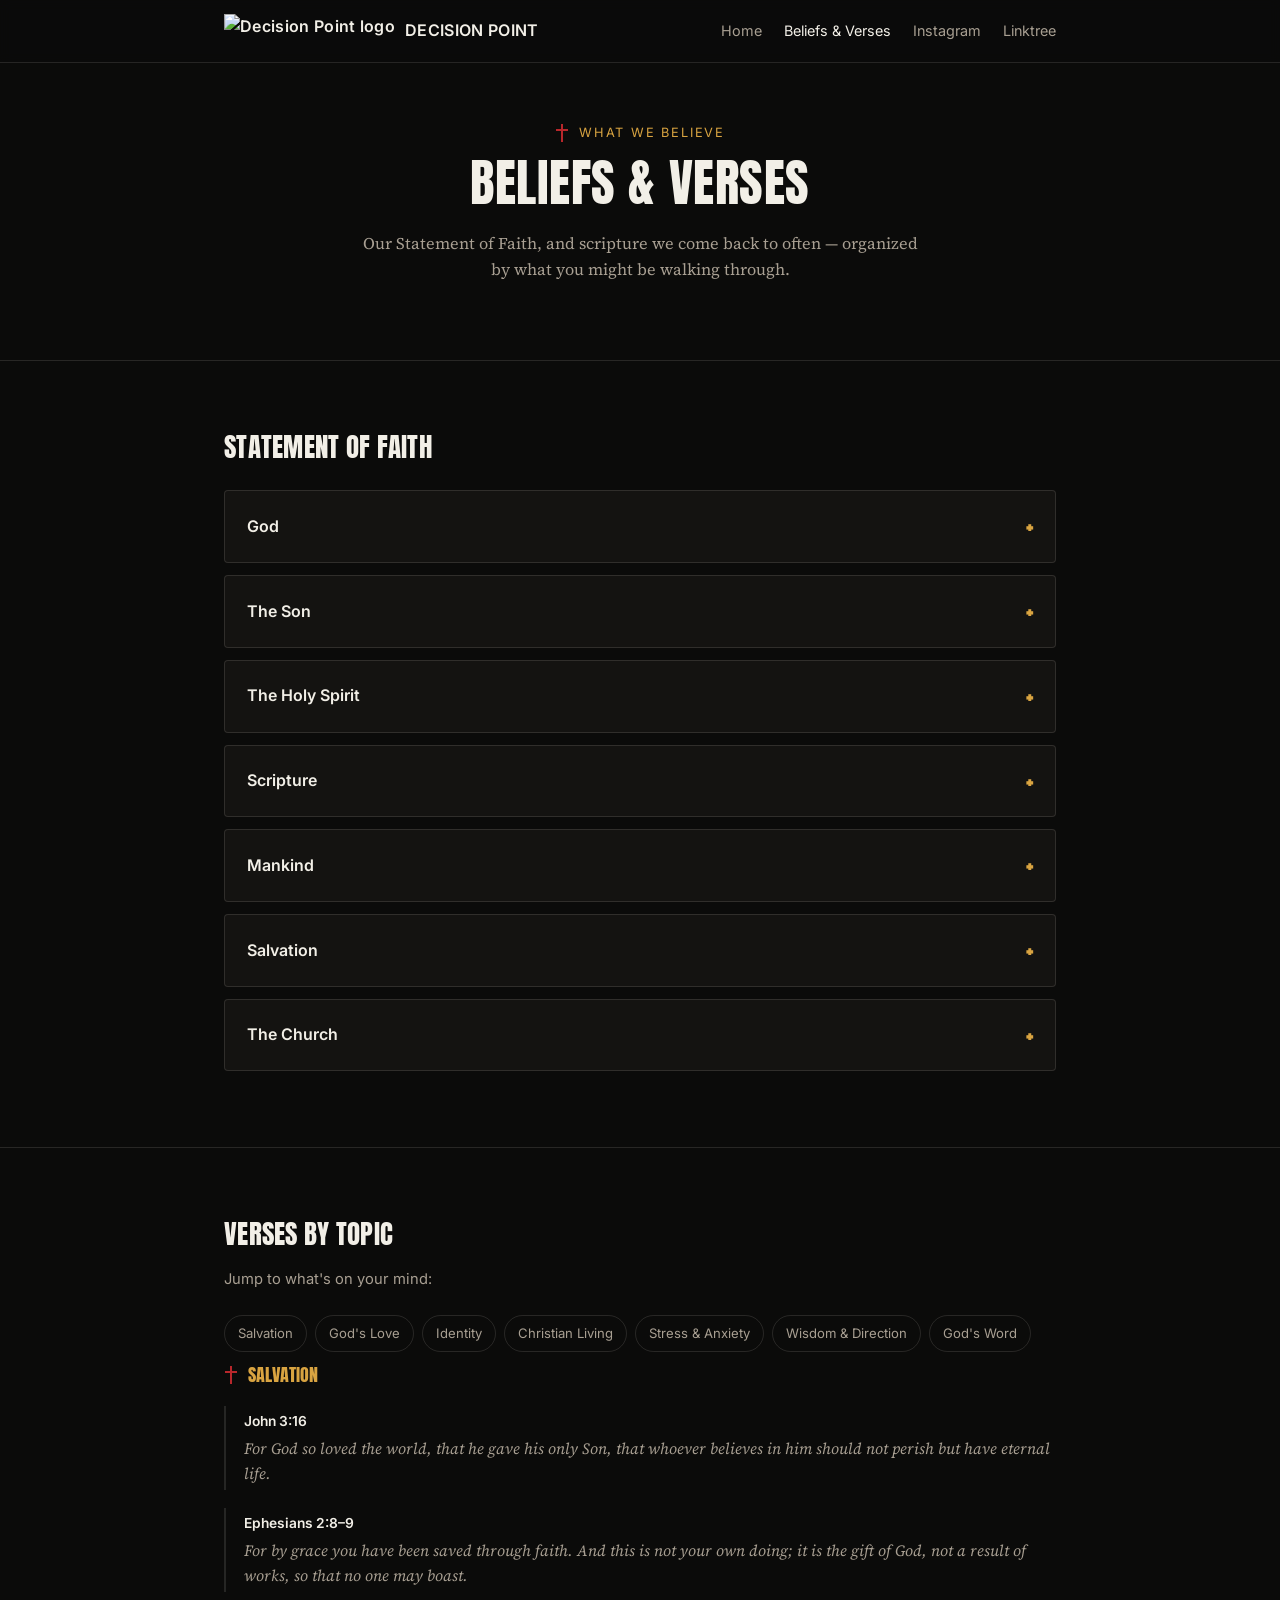
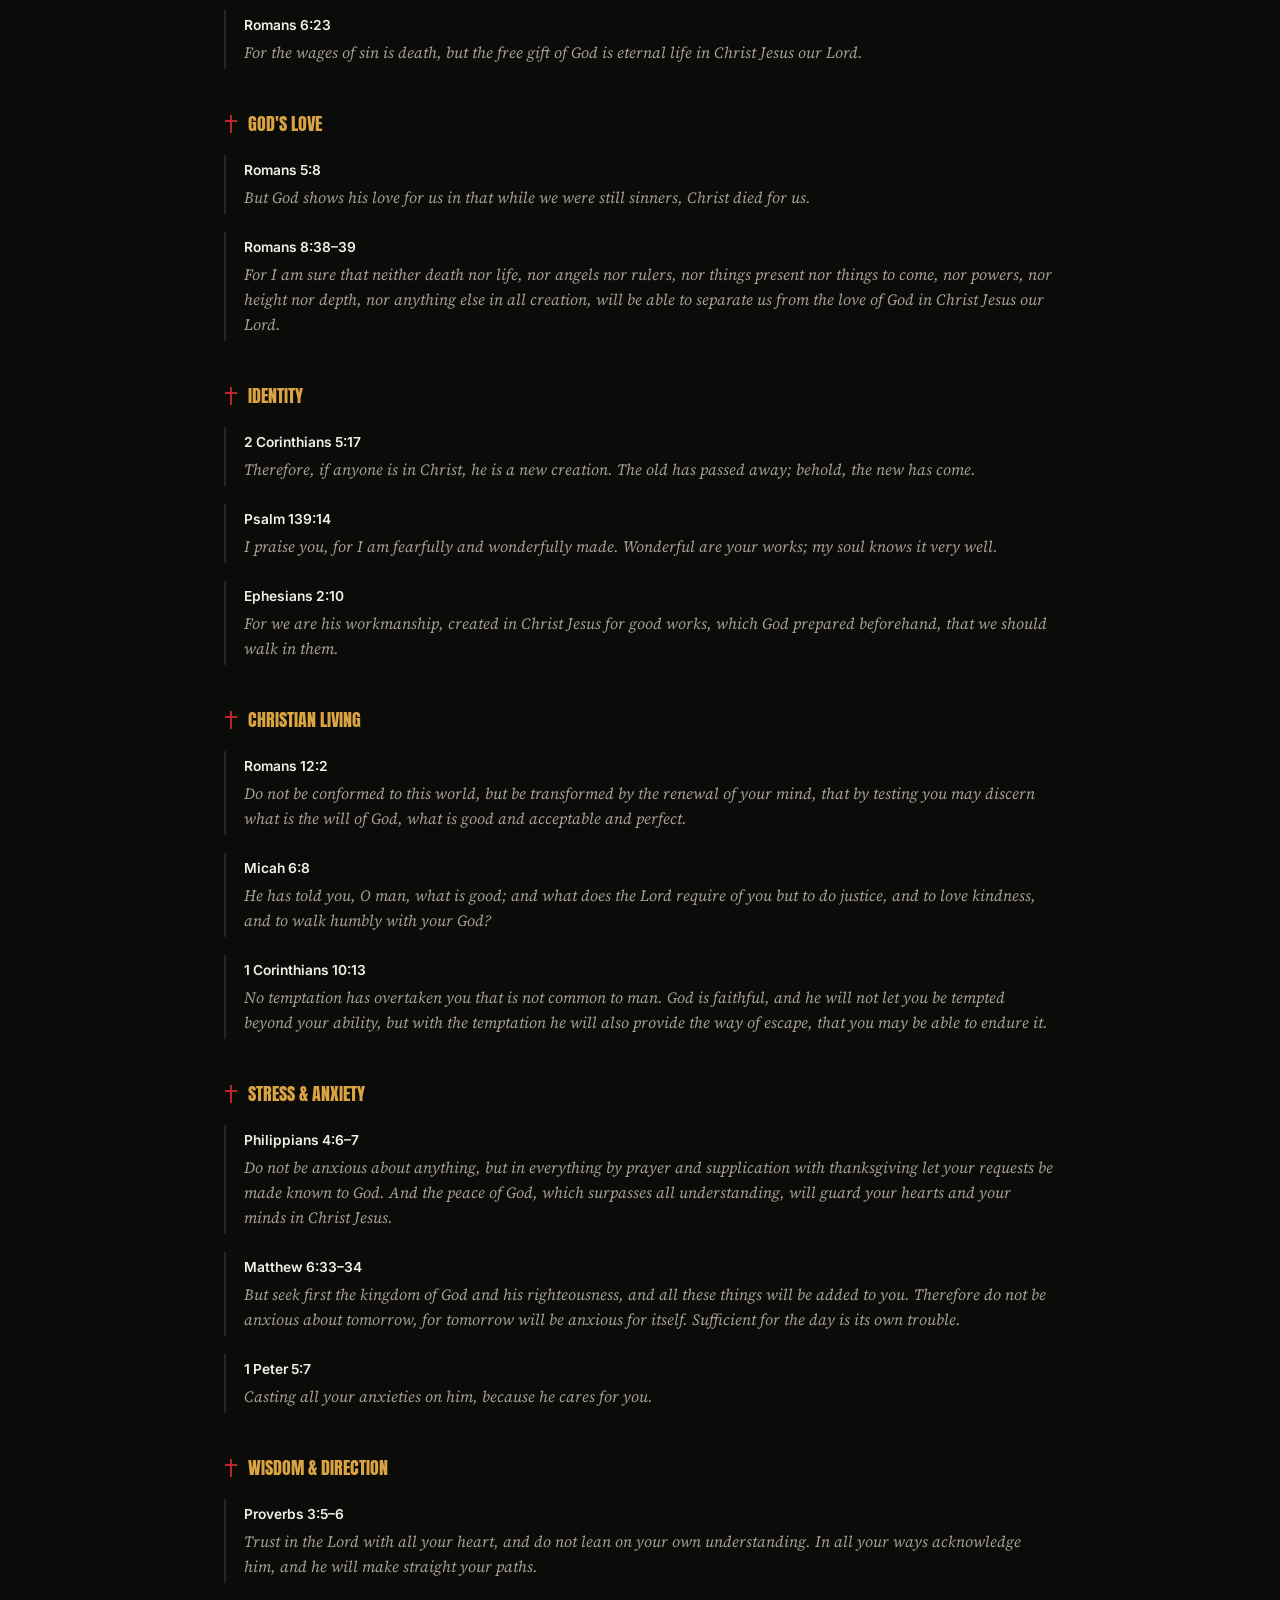
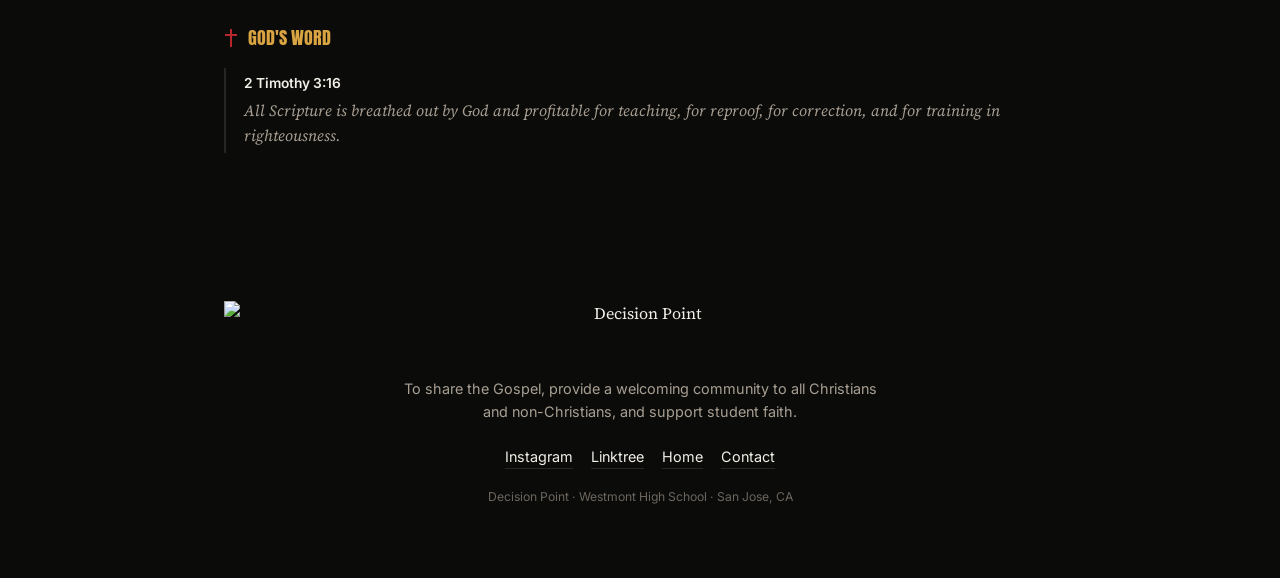
==== beliefs.html @ d6af0a2f "initial" ====
<!DOCTYPE html>
<html lang="en">
<head>
<meta charset="UTF-8">
<meta name="viewport" content="width=device-width, initial-scale=1.0">
<title>Beliefs &amp; Verses | Decision Point</title>
<meta name="description" content="Decision Point's Statement of Faith and scripture organized by topic — Salvation, God's Love, Identity, and more.">
<link rel="icon" href="assets/logo.png">
<link rel="stylesheet" href="style.css">
</head>
<body>

<nav class="nav">
  <div class="nav-inner">
    <a class="nav-brand" href="index.html">
      <img src="assets/logo.png" alt="Decision Point logo">
      DECISION POINT
    </a>
    <ul class="nav-links">
      <li><a href="index.html">Home</a></li>
      <li><a href="beliefs.html" class="active">Beliefs &amp; Verses</a></li>
      <li><a href="https://instagram.com/PLACEHOLDER" target="_blank" rel="noopener">Instagram</a></li>
      <li><a href="https://linktr.ee/PLACEHOLDER" target="_blank" rel="noopener">Linktree</a></li>
    </ul>
  </div>
</nav>

<header class="hero" style="padding-top:60px; padding-bottom:44px;">
  <div class="wrap">
    <div class="eyebrow" style="justify-content:center;"><span class="tick"></span>What We Believe</div>
    <h1 style="font-size: clamp(2rem, 6vw, 3.2rem);">Beliefs &amp; Verses</h1>
    <p class="mission">Our Statement of Faith, and scripture we come back to often — organized by what you might be walking through.</p>
  </div>
</header>

<section class="block">
  <div class="wrap">
    <h2>Statement of Faith</h2>

    <details class="faith">
      <summary>God</summary>
      <div class="body">
        <p>There is one true God eternally existing in three persons — Father, Son, and Holy Spirit. He is the Lord of the universe and creator of Heaven and earth and all things.</p>
        <div class="refs">Deut. 6:4 &middot; Matt. 18:18 &middot; John 1:1&ndash;3, 18 &middot; Acts 5:3&ndash;4</div>
      </div>
    </details>

    <details class="faith">
      <summary>The Son</summary>
      <div class="body">
        <p>Jesus Christ is God's only Son, who became flesh through His miraculous conception by the Holy Spirit and His virgin birth through Mary. He voluntarily atoned for the sins of men by dying on the cross. He rose from the dead on the third day, and He ascended bodily into heaven. He promised to come back again and will meet believers in the air. He is the only mediator between God and man, and He alone is the Savior of men, the Head of the church.</p>
        <div class="refs">Matt. 1:18&ndash;25 &middot; Luke 1:30&ndash;37; 24:36&ndash;43 &middot; John 1:1,14; 10:17,18; 20:24&ndash;29 &middot; Acts 1:9&ndash;11 &middot; Rom. 3:24&ndash;26 &middot; 1 Cor. 15:4,14&ndash;20 &middot; 2 Cor. 5:21 &middot; Eph. 1:20; Phil. 2:6&ndash;11 &middot; Col. 2:9 &middot; 1 Tim. 2:5 &middot; Heb. 7:24,25 &middot; 1 Pet. 3:18 &middot; 1 John 2:1,2; 3:5; 4:10</div>
      </div>
    </details>

    <details class="faith">
      <summary>The Holy Spirit</summary>
      <div class="body">
        <p>The Holy Spirit is the comforter sent by God. He came to convict sinners and draw them to Christ. The Spirit dwells in the heart of those who believe and empowers them to understand and obey God's truth.</p>
        <div class="refs">John 3:5&ndash;8; 14:16&ndash;26; 16:7&ndash;15 &middot; Rom. 8:2&ndash;4,9 &middot; 1 Cor. 6:19 &middot; Gal. 3:2,3; 5:16&ndash;25 &middot; Eph. 1:13,14; 5:18 &middot; Titus 3:5</div>
      </div>
    </details>

    <details class="faith">
      <summary>Scripture</summary>
      <div class="body">
        <p>All Scripture — the sixty-six books of the Old and New Testament — is given by the plenary inspiration of God. The whole Bible is uniquely, verbally, and fully inspired in the sense that holy men of God were moved by the Holy Spirit to write the very words of Scripture, without error in the original manuscripts. As God's infallible written Word, the Bible is the supreme and final authority in all matters on which it speaks — the complete revelation of His will for the salvation of men, and the final authority for all Christian faith, life, and practice.</p>
        <div class="refs">Mark 13:11 &middot; Luke 24:27,44 &middot; John 5:39 &middot; Acts 1:16; 17:2&ndash;3; 18:28; 26:22&ndash;23; 28:23 &middot; Rom. 15:4 &middot; 1 Cor. 2:13; 10:11</div>
      </div>
    </details>

    <details class="faith">
      <summary>Mankind</summary>
      <div class="body">
        <p>Man was originally created in the image of God. But he (Adam) sinned by disobeying God, and thus was alienated from his Creator and became a sinner. He must believe in Jesus Christ as the sole means of forgiveness to be made righteous.</p>
        <div class="refs">Rom. 3:22&ndash;23 &middot; Eph. 2:1&ndash;3, 8&ndash;10</div>
      </div>
    </details>

    <details class="faith">
      <summary>Salvation</summary>
      <div class="body">
        <p>Whoever believes in Jesus Christ as God's only Son, who came in the flesh, and submits to Him will receive eternal life. Those who do not believe will receive eternal judgment.</p>
        <div class="refs">John 1:12,13 &middot; Rom. 3:21&ndash;26; 8:14&ndash;17; 9:30&ndash;33 &middot; Gal. 3:11&ndash;14, 22&ndash;24 &middot; Eph. 2:8&ndash;10 &middot; 1 Thes. 1:5 &middot; 1 John 5:9&ndash;13</div>
      </div>
    </details>

    <details class="faith">
      <summary>The Church</summary>
      <div class="body">
        <p>The church is the body of Christ, of which He is the head. She is composed of all believers, cleansed by the blood of Jesus Christ by faith. God admonishes His people to assemble together regularly for worship, for participation in the ordinances, for edification through the Scriptures, and for mutual encouragement.</p>
        <div class="refs">Acts 2:41,42; 20:7 &middot; Eph. 1:22,23; 4:11&ndash;16; 5:23&ndash;32 &middot; Col. 1:18 &middot; 1 Thes. 4:13&ndash;18 &middot; 1 Tim. 4:13 &middot; 2 Tim. 3:16&ndash;4:2 &middot; Heb. 10:23&ndash;25</div>
      </div>
    </details>
  </div>
</section>

<section class="block">
  <div class="wrap">
    <h2>Verses by Topic</h2>
    <p style="color:var(--muted); font-family:var(--ui); font-size:0.92rem; margin-top:-10px; margin-bottom:24px;">Jump to what's on your mind:</p>
    <nav class="topic-nav">
      <a href="#salvation">Salvation</a>
      <a href="#gods-love">God's Love</a>
      <a href="#identity">Identity</a>
      <a href="#christian-living">Christian Living</a>
      <a href="#stress-anxiety">Stress &amp; Anxiety</a>
      <a href="#wisdom-direction">Wisdom &amp; Direction</a>
      <a href="#gods-word">God's Word</a>
    </nav>

    <div class="topic-group" id="salvation">
      <h3><span class="tick"></span>Salvation</h3>
      <div class="verse-item">
        <div class="ref">John 3:16</div>
        <p>For God so loved the world, that he gave his only Son, that whoever believes in him should not perish but have eternal life.</p>
      </div>
      <div class="verse-item">
        <div class="ref">Ephesians 2:8&ndash;9</div>
        <p>For by grace you have been saved through faith. And this is not your own doing; it is the gift of God, not a result of works, so that no one may boast.</p>
      </div>
      <div class="verse-item">
        <div class="ref">Romans 6:23</div>
        <p>For the wages of sin is death, but the free gift of God is eternal life in Christ Jesus our Lord.</p>
      </div>
    </div>

    <div class="topic-group" id="gods-love">
      <h3><span class="tick"></span>God's Love</h3>
      <div class="verse-item">
        <div class="ref">Romans 5:8</div>
        <p>But God shows his love for us in that while we were still sinners, Christ died for us.</p>
      </div>
      <div class="verse-item">
        <div class="ref">Romans 8:38&ndash;39</div>
        <p>For I am sure that neither death nor life, nor angels nor rulers, nor things present nor things to come, nor powers, nor height nor depth, nor anything else in all creation, will be able to separate us from the love of God in Christ Jesus our Lord.</p>
      </div>
    </div>

    <div class="topic-group" id="identity">
      <h3><span class="tick"></span>Identity</h3>
      <div class="verse-item">
        <div class="ref">2 Corinthians 5:17</div>
        <p>Therefore, if anyone is in Christ, he is a new creation. The old has passed away; behold, the new has come.</p>
      </div>
      <div class="verse-item">
        <div class="ref">Psalm 139:14</div>
        <p>I praise you, for I am fearfully and wonderfully made. Wonderful are your works; my soul knows it very well.</p>
      </div>
      <div class="verse-item">
        <div class="ref">Ephesians 2:10</div>
        <p>For we are his workmanship, created in Christ Jesus for good works, which God prepared beforehand, that we should walk in them.</p>
      </div>
    </div>

    <div class="topic-group" id="christian-living">
      <h3><span class="tick"></span>Christian Living</h3>
      <div class="verse-item">
        <div class="ref">Romans 12:2</div>
        <p>Do not be conformed to this world, but be transformed by the renewal of your mind, that by testing you may discern what is the will of God, what is good and acceptable and perfect.</p>
      </div>
      <div class="verse-item">
        <div class="ref">Micah 6:8</div>
        <p>He has told you, O man, what is good; and what does the Lord require of you but to do justice, and to love kindness, and to walk humbly with your God?</p>
      </div>
      <div class="verse-item">
        <div class="ref">1 Corinthians 10:13</div>
        <p>No temptation has overtaken you that is not common to man. God is faithful, and he will not let you be tempted beyond your ability, but with the temptation he will also provide the way of escape, that you may be able to endure it.</p>
      </div>
    </div>

    <div class="topic-group" id="stress-anxiety">
      <h3><span class="tick"></span>Stress &amp; Anxiety</h3>
      <div class="verse-item">
        <div class="ref">Philippians 4:6&ndash;7</div>
        <p>Do not be anxious about anything, but in everything by prayer and supplication with thanksgiving let your requests be made known to God. And the peace of God, which surpasses all understanding, will guard your hearts and your minds in Christ Jesus.</p>
      </div>
      <div class="verse-item">
        <div class="ref">Matthew 6:33&ndash;34</div>
        <p>But seek first the kingdom of God and his righteousness, and all these things will be added to you. Therefore do not be anxious about tomorrow, for tomorrow will be anxious for itself. Sufficient for the day is its own trouble.</p>
      </div>
      <div class="verse-item">
        <div class="ref">1 Peter 5:7</div>
        <p>Casting all your anxieties on him, because he cares for you.</p>
      </div>
    </div>

    <div class="topic-group" id="wisdom-direction">
      <h3><span class="tick"></span>Wisdom &amp; Direction</h3>
      <div class="verse-item">
        <div class="ref">Proverbs 3:5&ndash;6</div>
        <p>Trust in the Lord with all your heart, and do not lean on your own understanding. In all your ways acknowledge him, and he will make straight your paths.</p>
      </div>
    </div>

    <div class="topic-group" id="gods-word">
      <h3><span class="tick"></span>God's Word</h3>
      <div class="verse-item">
        <div class="ref">2 Timothy 3:16</div>
        <p>All Scripture is breathed out by God and profitable for teaching, for reproof, for correction, and for training in righteousness.</p>
      </div>
    </div>
  </div>
</section>

<footer>
  <div class="wrap">
    <img src="assets/logo.png" alt="Decision Point" style="height:56px;margin:0 auto 20px;">
    <p class="mission">To share the Gospel, provide a welcoming community to all Christians and non-Christians, and support student faith.</p>
    <div class="social">
      <a href="https://instagram.com/PLACEHOLDER" target="_blank" rel="noopener">Instagram</a>
      <a href="https://linktr.ee/PLACEHOLDER" target="_blank" rel="noopener">Linktree</a>
      <a href="index.html">Home</a>
      <a href="mailto:placeholder@email.com">Contact</a>
    </div>
    <p class="fine">Decision Point &middot; Westmont High School &middot; San Jose, CA</p>
  </div>
</footer>

</body>
</html>
---- style.css ----
@import url('https://fonts.googleapis.com/css2?family=Anton&family=Source+Serif+4:ital,wght@0,400;0,600;1,400&family=Inter:wght@400;500;600&display=swap');

:root{
  --bg: #0b0b0a;
  --bg-panel: #141311;
  --bg-panel-2: #1a1815;
  --fg: #f2efe7;
  --muted: #a89f92;
  --red: #b8272b;
  --red-dark: #7a1a1d;
  --gold: #d9a441;
  --line: rgba(242,239,231,0.12);
  --serif: 'Source Serif 4', Georgia, serif;
  --display: 'Anton', 'Inter', sans-serif;
  --ui: 'Inter', sans-serif;
}

*{ box-sizing: border-box; }
html{ scroll-behavior: smooth; }
body{
  margin:0;
  background: var(--bg);
  color: var(--fg);
  font-family: var(--serif);
  line-height: 1.6;
  -webkit-font-smoothing: antialiased;
}

a{ color: inherit; }

img{ max-width:100%; display:block; }

.wrap{
  max-width: 880px;
  margin: 0 auto;
  padding: 0 24px;
}

/* --- Nav --- */
.nav{
  position: sticky;
  top:0;
  z-index: 50;
  background: rgba(11,11,10,0.9);
  backdrop-filter: blur(6px);
  border-bottom: 1px solid var(--line);
}
.nav-inner{
  max-width: 880px;
  margin: 0 auto;
  padding: 14px 24px;
  display:flex;
  align-items:center;
  justify-content: space-between;
}
.nav-brand{
  display:flex;
  align-items:center;
  gap:10px;
  text-decoration:none;
  font-family: var(--ui);
  font-weight:600;
  letter-spacing: 0.02em;
  color: var(--fg);
}
.nav-brand img{ height: 34px; width:auto; }
.nav-links{
  display:flex;
  gap: 22px;
  list-style:none;
  margin:0; padding:0;
  font-family: var(--ui);
  font-size: 0.9rem;
}
.nav-links a{
  text-decoration:none;
  color: var(--muted);
  transition: color 0.15s ease;
}
.nav-links a:hover, .nav-links a.active{ color: var(--fg); }

/* --- Cross tick: signature element, echoes the crossbar in the logo --- */
.tick{
  display:inline-block;
  position:relative;
  width: 14px; height: 18px;
  margin-right: 10px;
  vertical-align: middle;
}
.tick::before, .tick::after{
  content:"";
  position:absolute;
  background: var(--red);
}
.tick::before{ /* stem */
  left: 6px; top:0;
  width:2px; height:18px;
}
.tick::after{ /* bar */
  left:1px; top:5px;
  width:12px; height:2px;
}

.eyebrow{
  display:flex;
  align-items:center;
  font-family: var(--ui);
  font-size: 0.8rem;
  letter-spacing: 0.14em;
  text-transform: uppercase;
  color: var(--gold);
  margin-bottom: 14px;
}

/* --- Hero --- */
.hero{
  padding: 88px 0 64px;
  text-align:center;
  border-bottom: 1px solid var(--line);
}
.hero img.logo{
  height: 150px;
  width:auto;
  margin: 0 auto 28px;
}
.hero h1{
  font-family: var(--display);
  font-weight: 400;
  font-size: clamp(2.4rem, 7vw, 4.2rem);
  letter-spacing: 0.01em;
  line-height: 1.02;
  margin: 0 0 20px;
  text-transform: uppercase;
}
.hero h1 .accent{ color: var(--red); }
.hero .verse{
  max-width: 560px;
  margin: 0 auto 8px;
  font-style: italic;
  color: var(--fg);
  font-size: 1.08rem;
}
.hero .verse-ref{
  font-family: var(--ui);
  font-size: 0.82rem;
  letter-spacing: 0.08em;
  text-transform: uppercase;
  color: var(--gold);
  margin-bottom: 34px;
}
.hero .mission{
  max-width: 560px;
  margin: 0 auto 34px;
  color: var(--muted);
  font-size: 1.02rem;
}
.cta-row{
  display:flex;
  gap: 14px;
  justify-content:center;
  flex-wrap: wrap;
}
.btn{
  display:inline-block;
  font-family: var(--ui);
  font-weight:600;
  font-size: 0.92rem;
  padding: 13px 26px;
  border-radius: 3px;
  text-decoration:none;
  letter-spacing: 0.01em;
  transition: transform 0.12s ease, background 0.15s ease;
}
.btn:hover{ transform: translateY(-1px); }
.btn-primary{
  background: var(--red);
  color: #fff;
}
.btn-primary:hover{ background: #cf2f34; }
.btn-ghost{
  background: transparent;
  color: var(--fg);
  border: 1px solid var(--line);
}
.btn-ghost:hover{ border-color: var(--gold); color: var(--gold); }

/* --- Sections --- */
section.block{
  padding: 64px 0;
  border-bottom: 1px solid var(--line);
}
section.block:last-of-type{ border-bottom:none; }
.block h2{
  font-family: var(--display);
  font-weight:400;
  text-transform: uppercase;
  font-size: 1.7rem;
  letter-spacing: 0.01em;
  margin: 0 0 22px;
}

.expect-grid{
  display:grid;
  grid-template-columns: repeat(3, 1fr);
  gap: 22px;
  margin-top: 8px;
}
.expect-card{
  background: var(--bg-panel);
  border: 1px solid var(--line);
  border-radius: 4px;
  padding: 22px 20px;
}
.expect-card .num{
  font-family: var(--display);
  color: var(--gold);
  font-size: 1.3rem;
  margin-bottom: 10px;
  display:block;
}
.expect-card h3{
  font-family: var(--ui);
  font-size: 1rem;
  margin: 0 0 8px;
  color: var(--fg);
}
.expect-card p{
  font-family: var(--ui);
  font-size: 0.92rem;
  color: var(--muted);
  margin:0;
  line-height:1.55;
}

.meet-card{
  background: var(--bg-panel);
  border: 1px solid var(--line);
  border-left: 3px solid var(--red);
  border-radius: 4px;
  padding: 26px 28px;
  display:grid;
  grid-template-columns: repeat(3, 1fr);
  gap: 20px;
}
.meet-item .label{
  font-family: var(--ui);
  font-size: 0.74rem;
  text-transform: uppercase;
  letter-spacing: 0.1em;
  color: var(--gold);
  margin-bottom: 6px;
}
.meet-item .value{
  font-family: var(--ui);
  font-size: 1.05rem;
  color: var(--fg);
}
.meet-note{
  margin-top: 16px;
  font-family: var(--ui);
  font-size: 0.86rem;
  color: var(--muted);
}

/* --- Footer --- */
footer{
  padding: 44px 0 60px;
  text-align:center;
}
footer .mission{
  max-width: 480px;
  margin: 0 auto 22px;
  font-family: var(--ui);
  font-size: 0.9rem;
  color: var(--muted);
}
footer .social{
  display:flex;
  gap: 18px;
  justify-content:center;
  margin-bottom: 18px;
  font-family: var(--ui);
  font-size: 0.9rem;
}
footer .social a{ text-decoration:none; color: var(--fg); border-bottom: 1px solid var(--line); }
footer .social a:hover{ color: var(--gold); border-color: var(--gold); }
footer .fine{
  font-family: var(--ui);
  font-size: 0.76rem;
  color: #6b665e;
}

/* --- Beliefs page specifics --- */
.topic-nav{
  display:flex;
  flex-wrap:wrap;
  gap: 8px;
  margin-bottom: 8px;
}
.topic-nav a{
  font-family: var(--ui);
  font-size: 0.82rem;
  padding: 7px 13px;
  border: 1px solid var(--line);
  border-radius: 999px;
  text-decoration:none;
  color: var(--muted);
}
.topic-nav a:hover{ color: var(--fg); border-color: var(--gold); }

details.faith{
  background: var(--bg-panel);
  border: 1px solid var(--line);
  border-radius: 4px;
  margin-bottom: 12px;
  padding: 4px 22px;
}
details.faith summary{
  cursor:pointer;
  font-family: var(--ui);
  font-weight:600;
  font-size: 1rem;
  padding: 16px 0;
  list-style: none;
  display:flex;
  align-items:center;
  justify-content: space-between;
}
details.faith summary::-webkit-details-marker{ display:none; }
details.faith summary::after{
  content: "+";
  color: var(--gold);
  font-family: var(--display);
  font-size: 1.2rem;
}
details.faith[open] summary::after{ content: "–"; }
details.faith .body{
  padding: 0 0 18px;
  color: var(--muted);
  font-size: 0.98rem;
}
details.faith .refs{
  margin-top: 10px;
  font-family: var(--ui);
  font-size: 0.78rem;
  color: var(--gold);
  opacity: 0.85;
}

.topic-group{
  margin-bottom: 40px;
  scroll-margin-top: 90px;
}
.topic-group h3{
  font-family: var(--display);
  text-transform: uppercase;
  font-weight:400;
  font-size: 1.15rem;
  color: var(--gold);
  margin: 0 0 16px;
  display:flex;
  align-items:center;
}
.verse-item{
  border-left: 2px solid var(--line);
  padding: 4px 0 4px 18px;
  margin-bottom: 18px;
}
.verse-item .ref{
  font-family: var(--ui);
  font-weight:600;
  font-size: 0.86rem;
  color: var(--fg);
  margin-bottom: 4px;
}
.verse-item p{
  margin:0;
  font-style: italic;
  color: var(--muted);
  font-size: 0.98rem;
}

@media (max-width: 640px){
  .expect-grid{ grid-template-columns: 1fr; }
  .meet-card{ grid-template-columns: 1fr; }
  .nav-links{ gap: 14px; font-size: 0.82rem; }
  .hero{ padding: 64px 0 48px; }
}
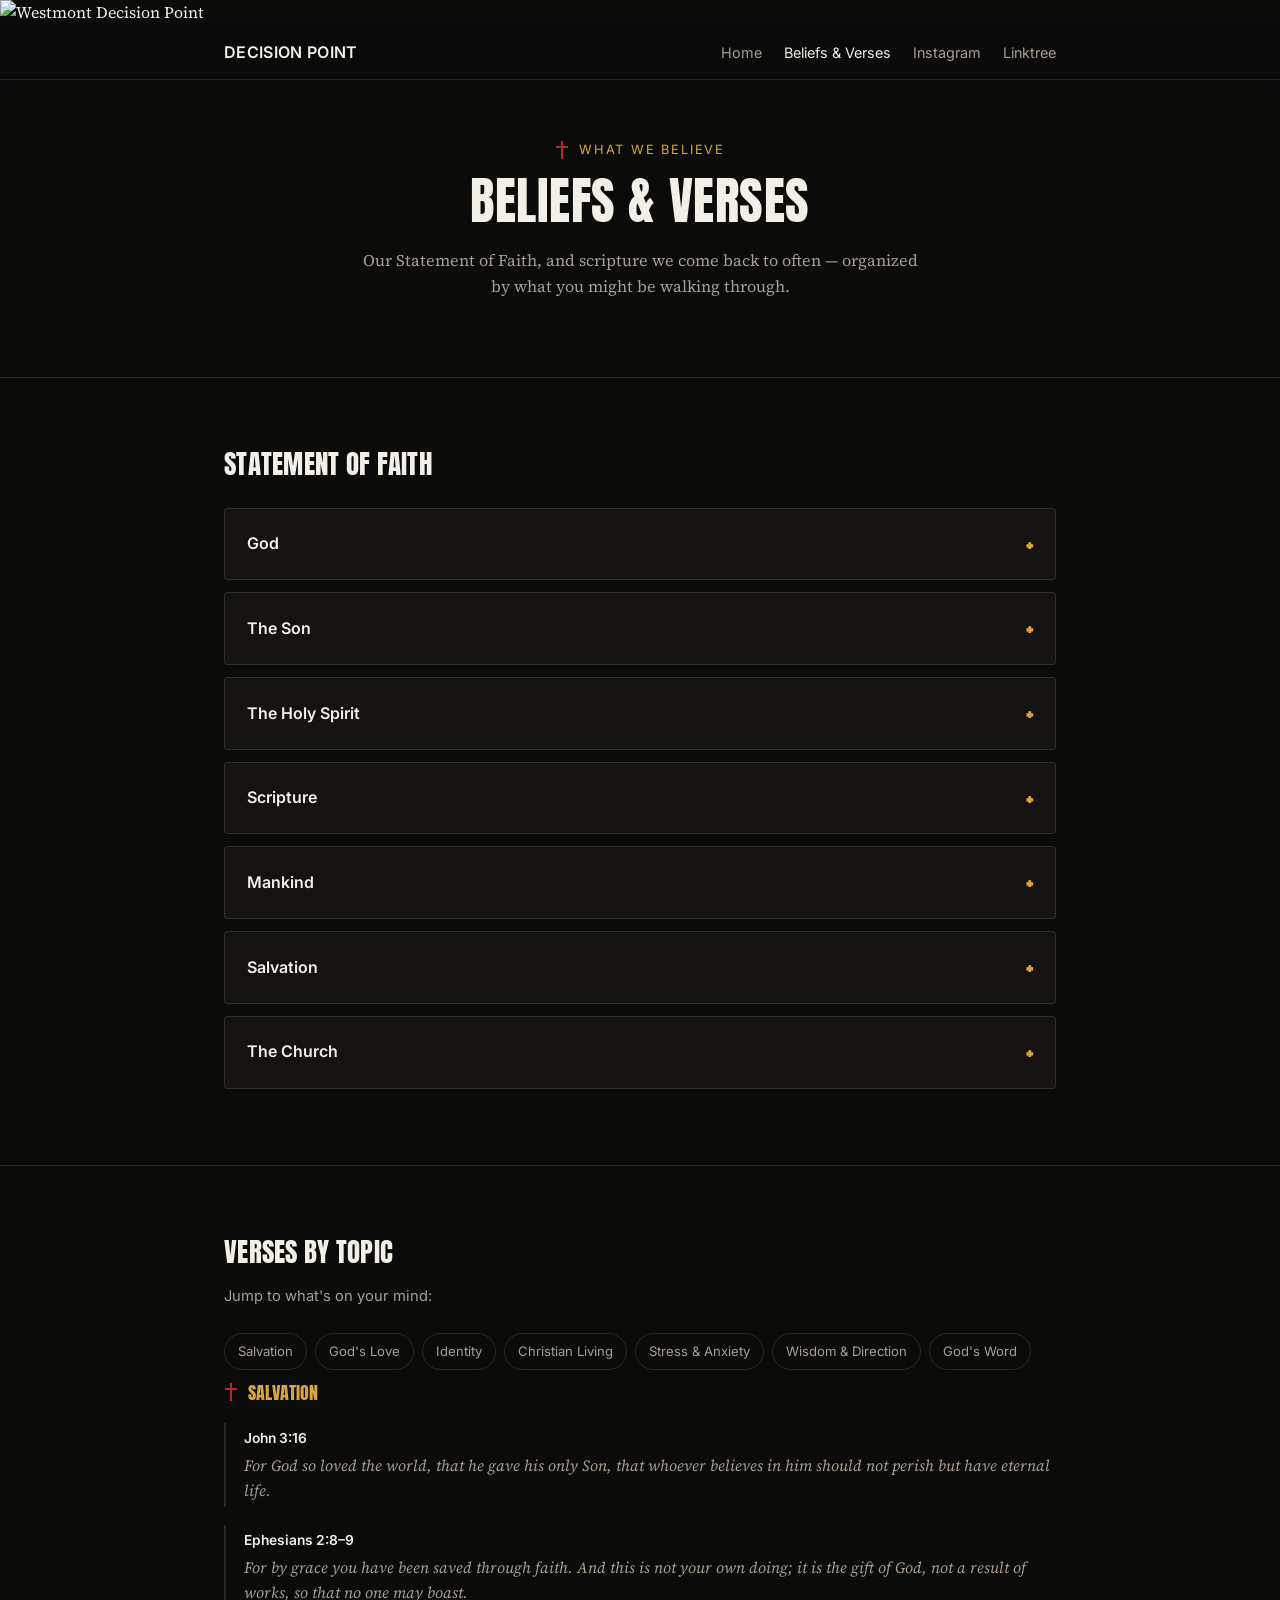
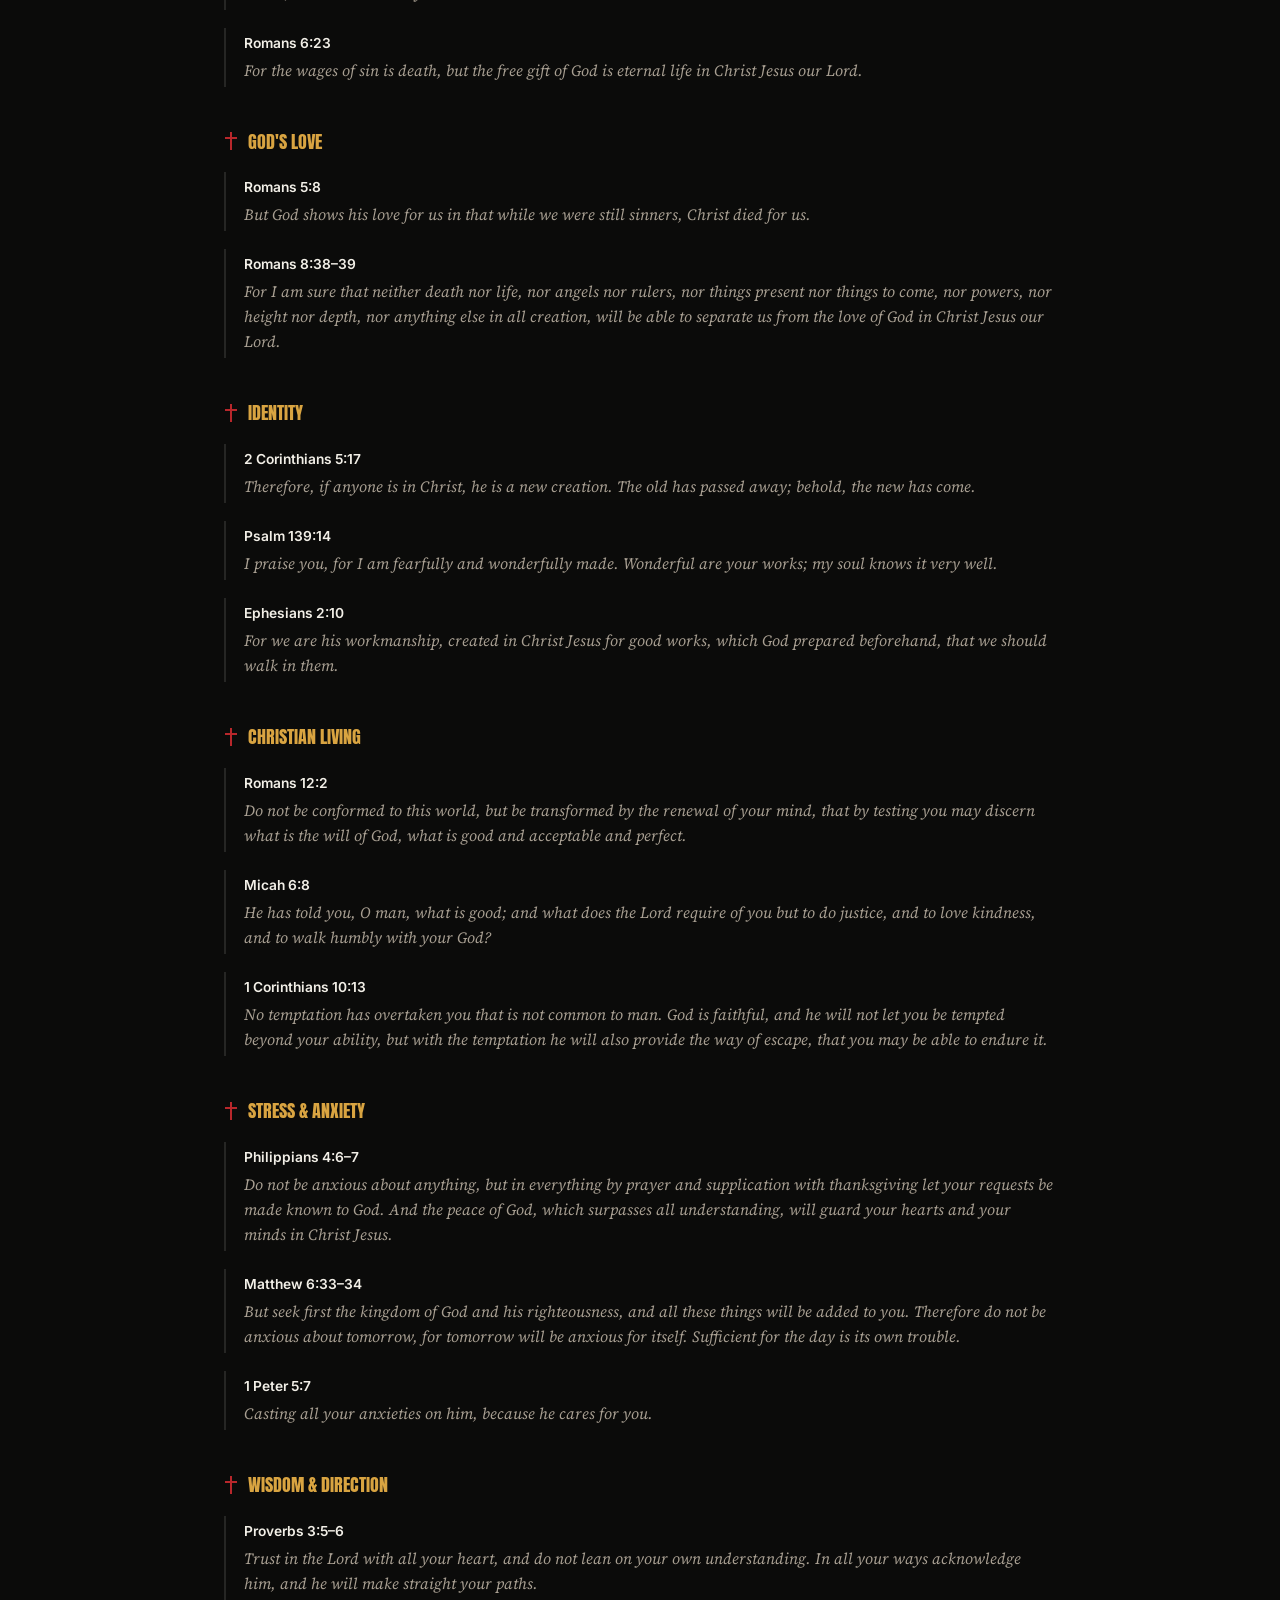
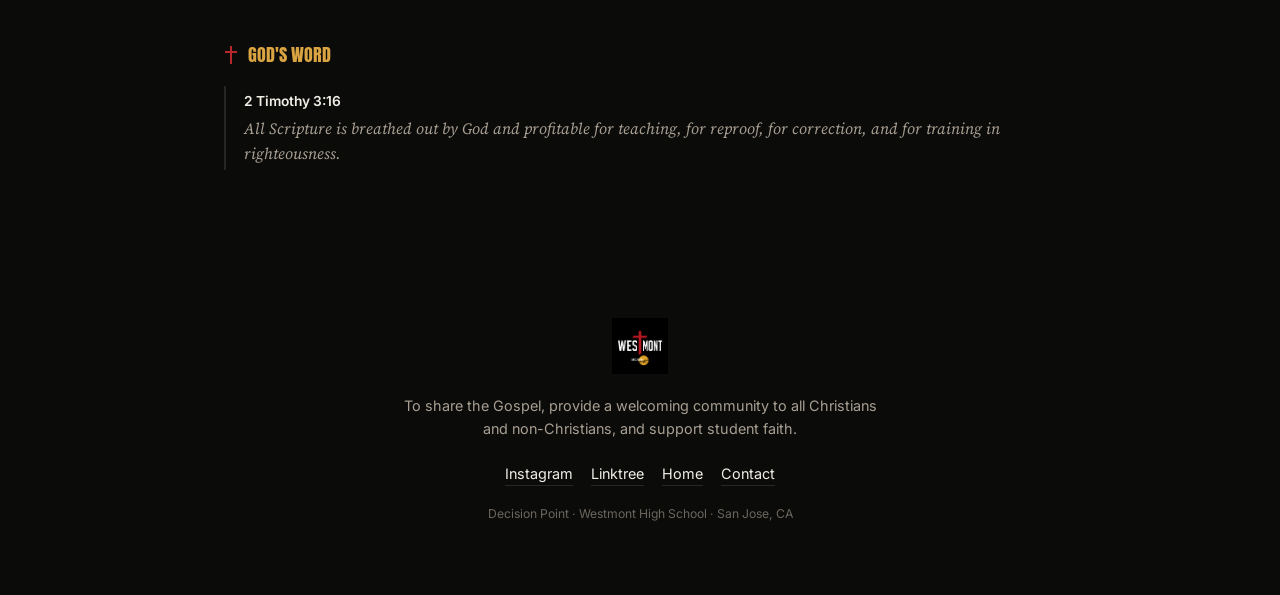
==== commit bd6335f2: "Update beliefs.html" ====
--- a/beliefs.html
+++ b/beliefs.html
@@ -10,10 +10,13 @@
 </head>
 <body>
 
+<div class="masthead">
+  <img src="assets/logo-horizontal.png" alt="Westmont Decision Point">
+</div>
+
 <nav class="nav">
   <div class="nav-inner">
     <a class="nav-brand" href="index.html">
-      <img src="assets/logo.png" alt="Decision Point logo">
       DECISION POINT
     </a>
     <ul class="nav-links">
@@ -218,4 +221,4 @@
 </footer>
 
 </body>
-</html>+</html>
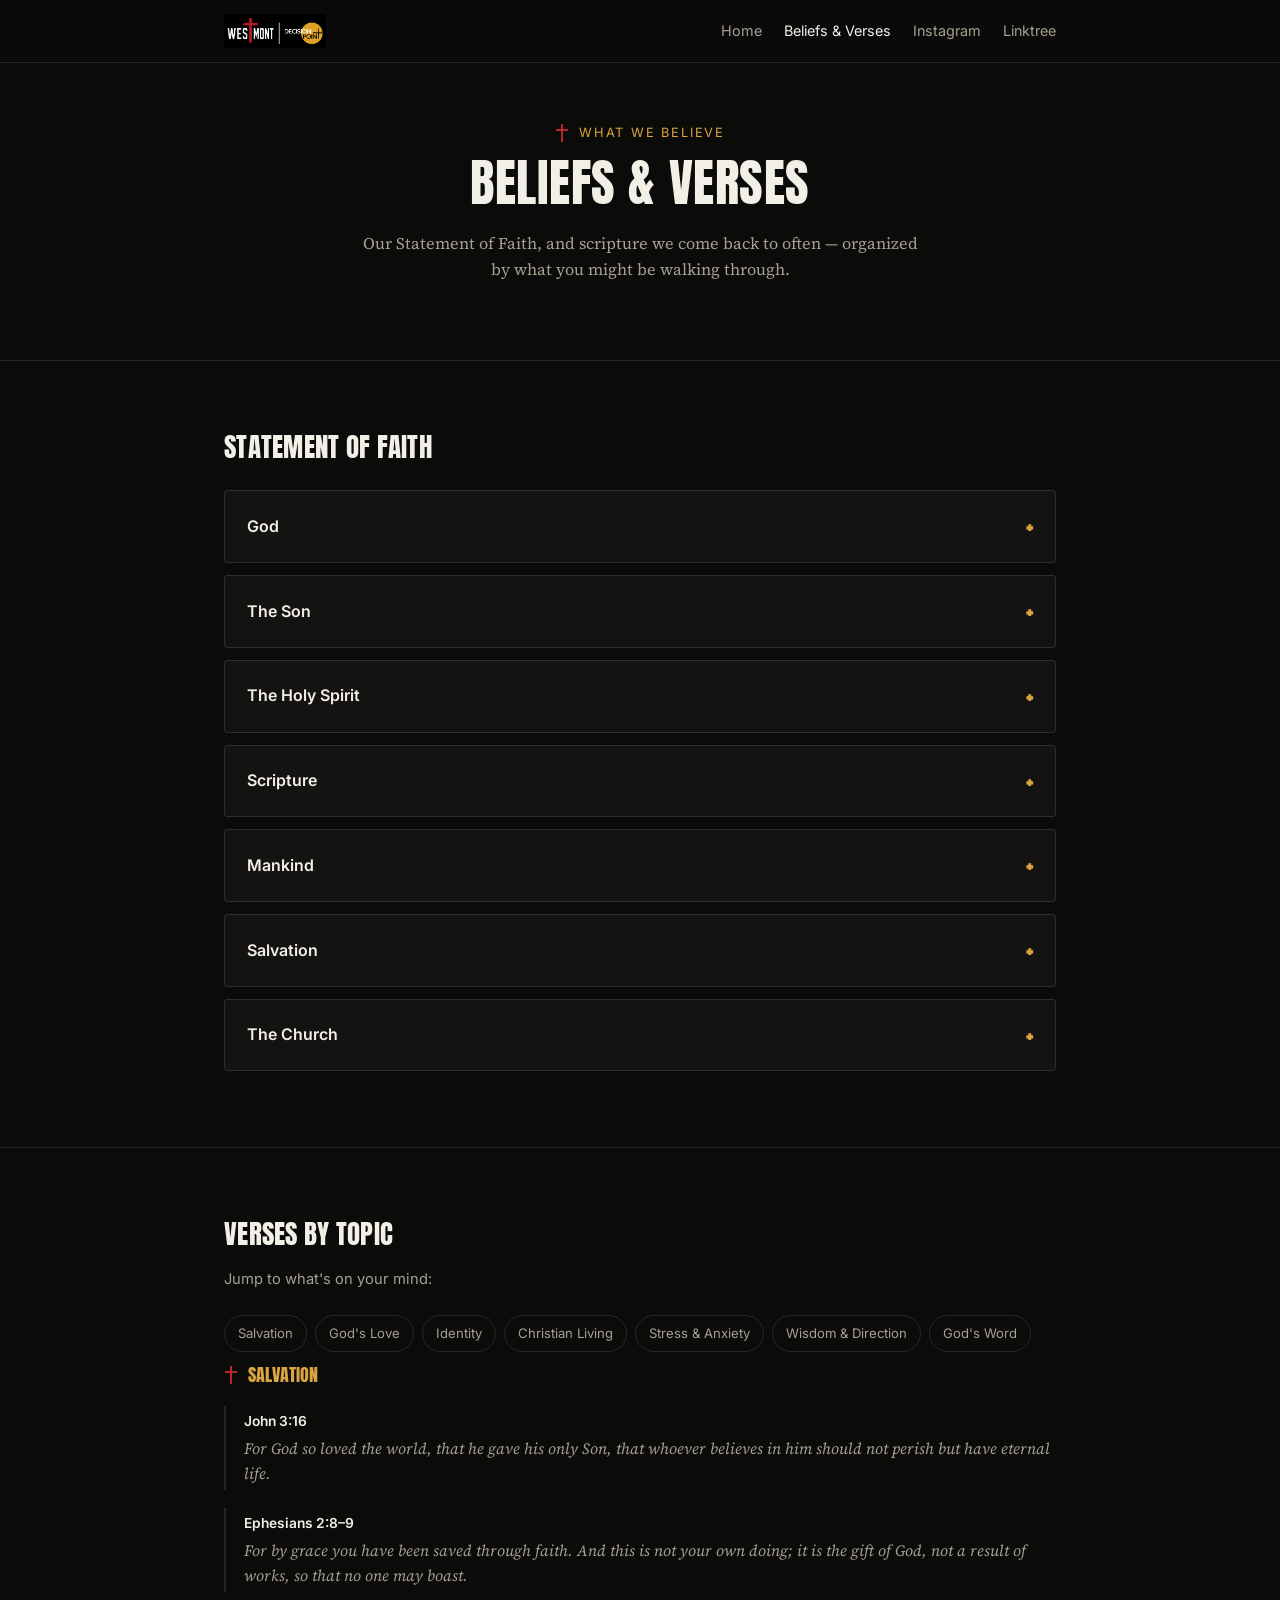
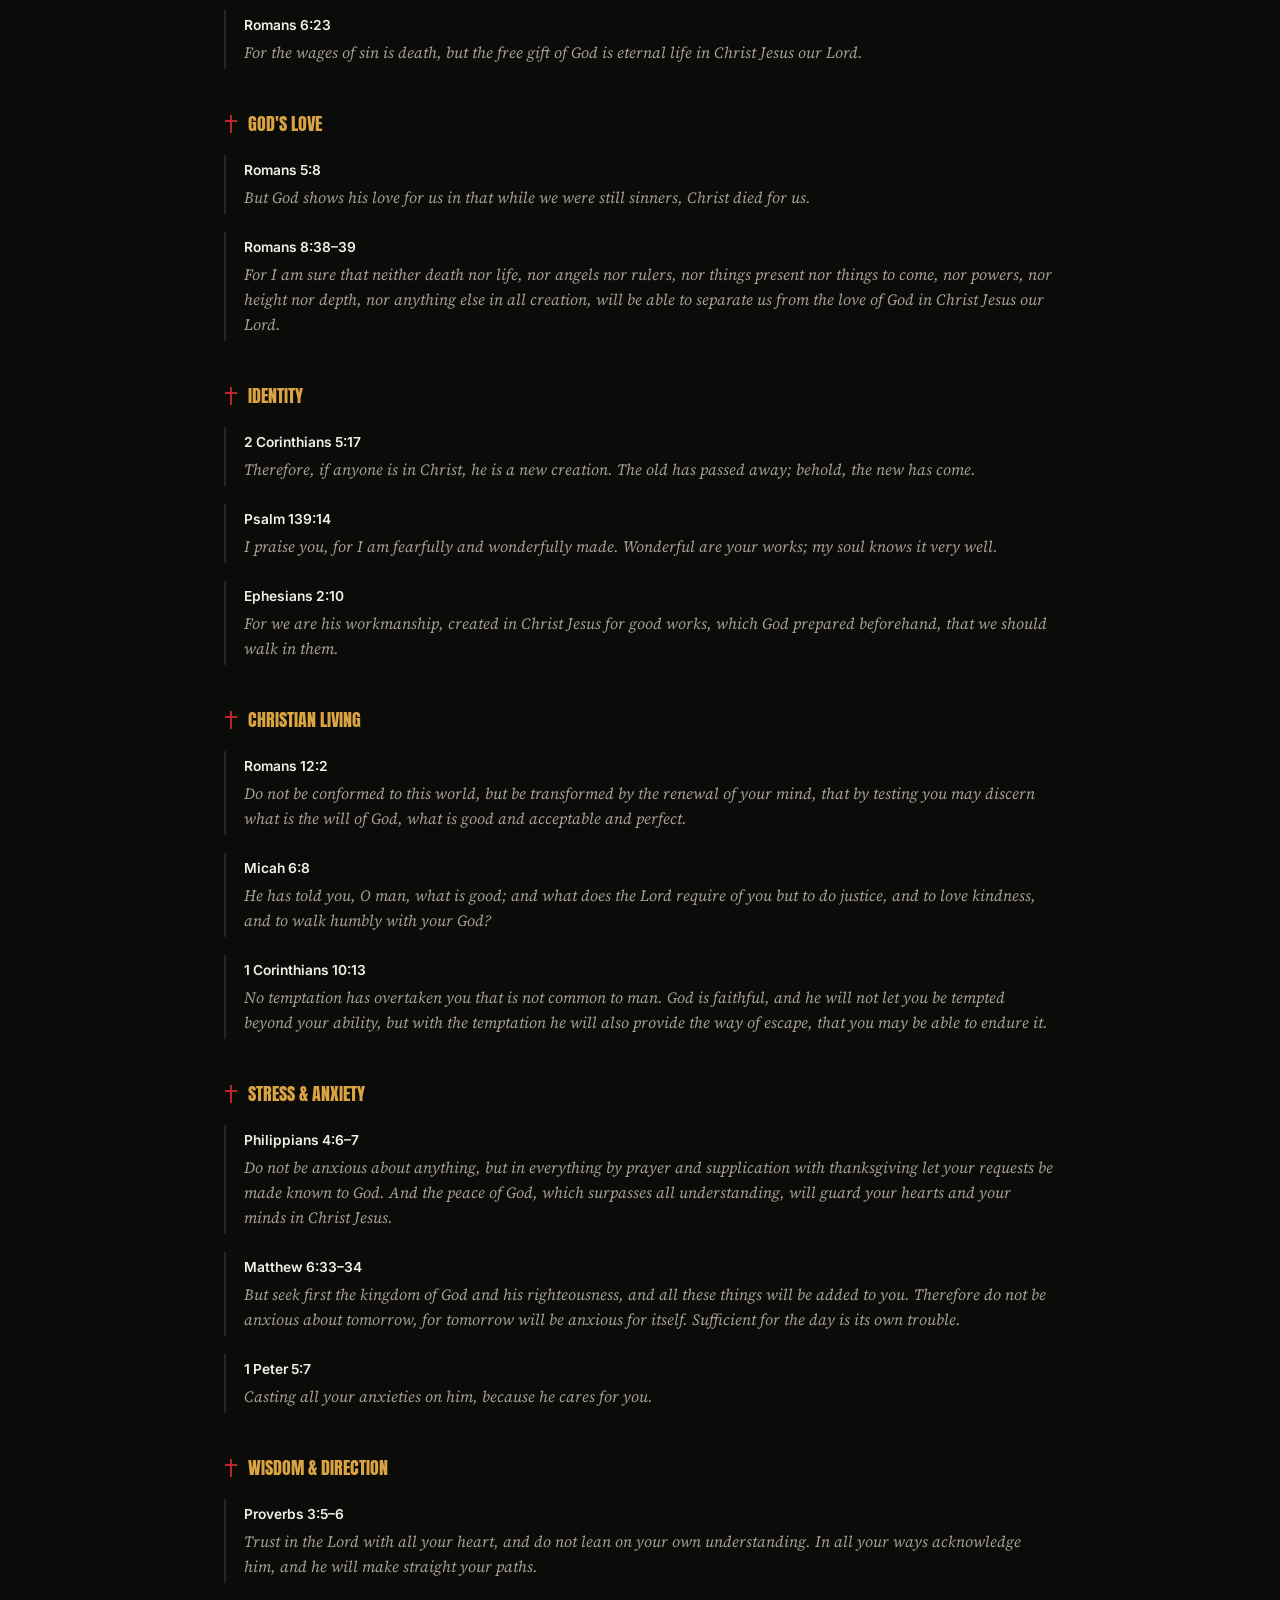
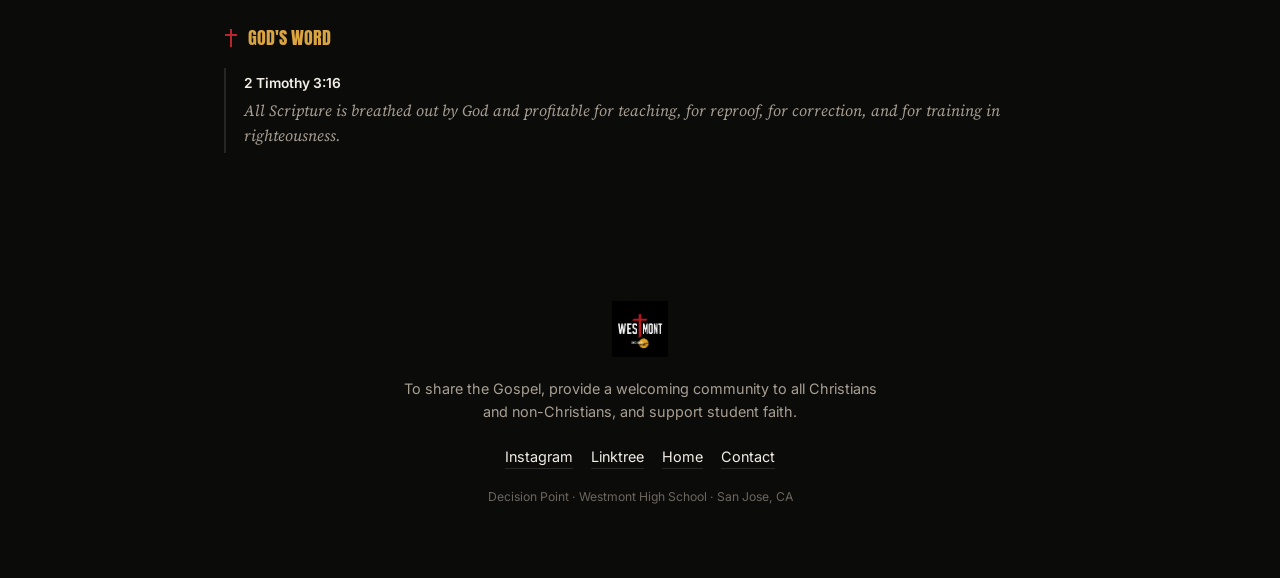
==== commit 11714545: "Update beliefs.html" ====
--- a/beliefs.html
+++ b/beliefs.html
@@ -10,14 +10,10 @@
 </head>
 <body>
 
-<div class="masthead">
-  <img src="assets/logo-horizontal.png" alt="Westmont Decision Point">
-</div>
-
 <nav class="nav">
   <div class="nav-inner">
     <a class="nav-brand" href="index.html">
-      DECISION POINT
+      <img src="assets/logo-horizontal.png" alt="Decision Point">
     </a>
     <ul class="nav-links">
       <li><a href="index.html">Home</a></li>
--- a/style.css
+++ b/style.css
@@ -36,6 +36,26 @@
   padding: 0 24px;
 }
 
+/* --- Banner masthead --- */
+.masthead{
+  width: 100%;
+  background: #000;
+  border-bottom: 2px solid var(--red);
+  padding: 20px 0;
+  text-align: center;
+}
+.masthead img{
+  height: auto;
+  width: 100%;
+  max-width: 640px;
+  margin: 0 auto;
+  padding: 0 20px;
+}
+@media (max-width: 640px){
+  .masthead{ padding: 14px 0; }
+  .masthead img{ max-width: 92%; }
+}
+
 /* --- Nav --- */
 .nav{
   position: sticky;
@@ -385,4 +405,4 @@
   .meet-card{ grid-template-columns: 1fr; }
   .nav-links{ gap: 14px; font-size: 0.82rem; }
   .hero{ padding: 64px 0 48px; }
-}+}
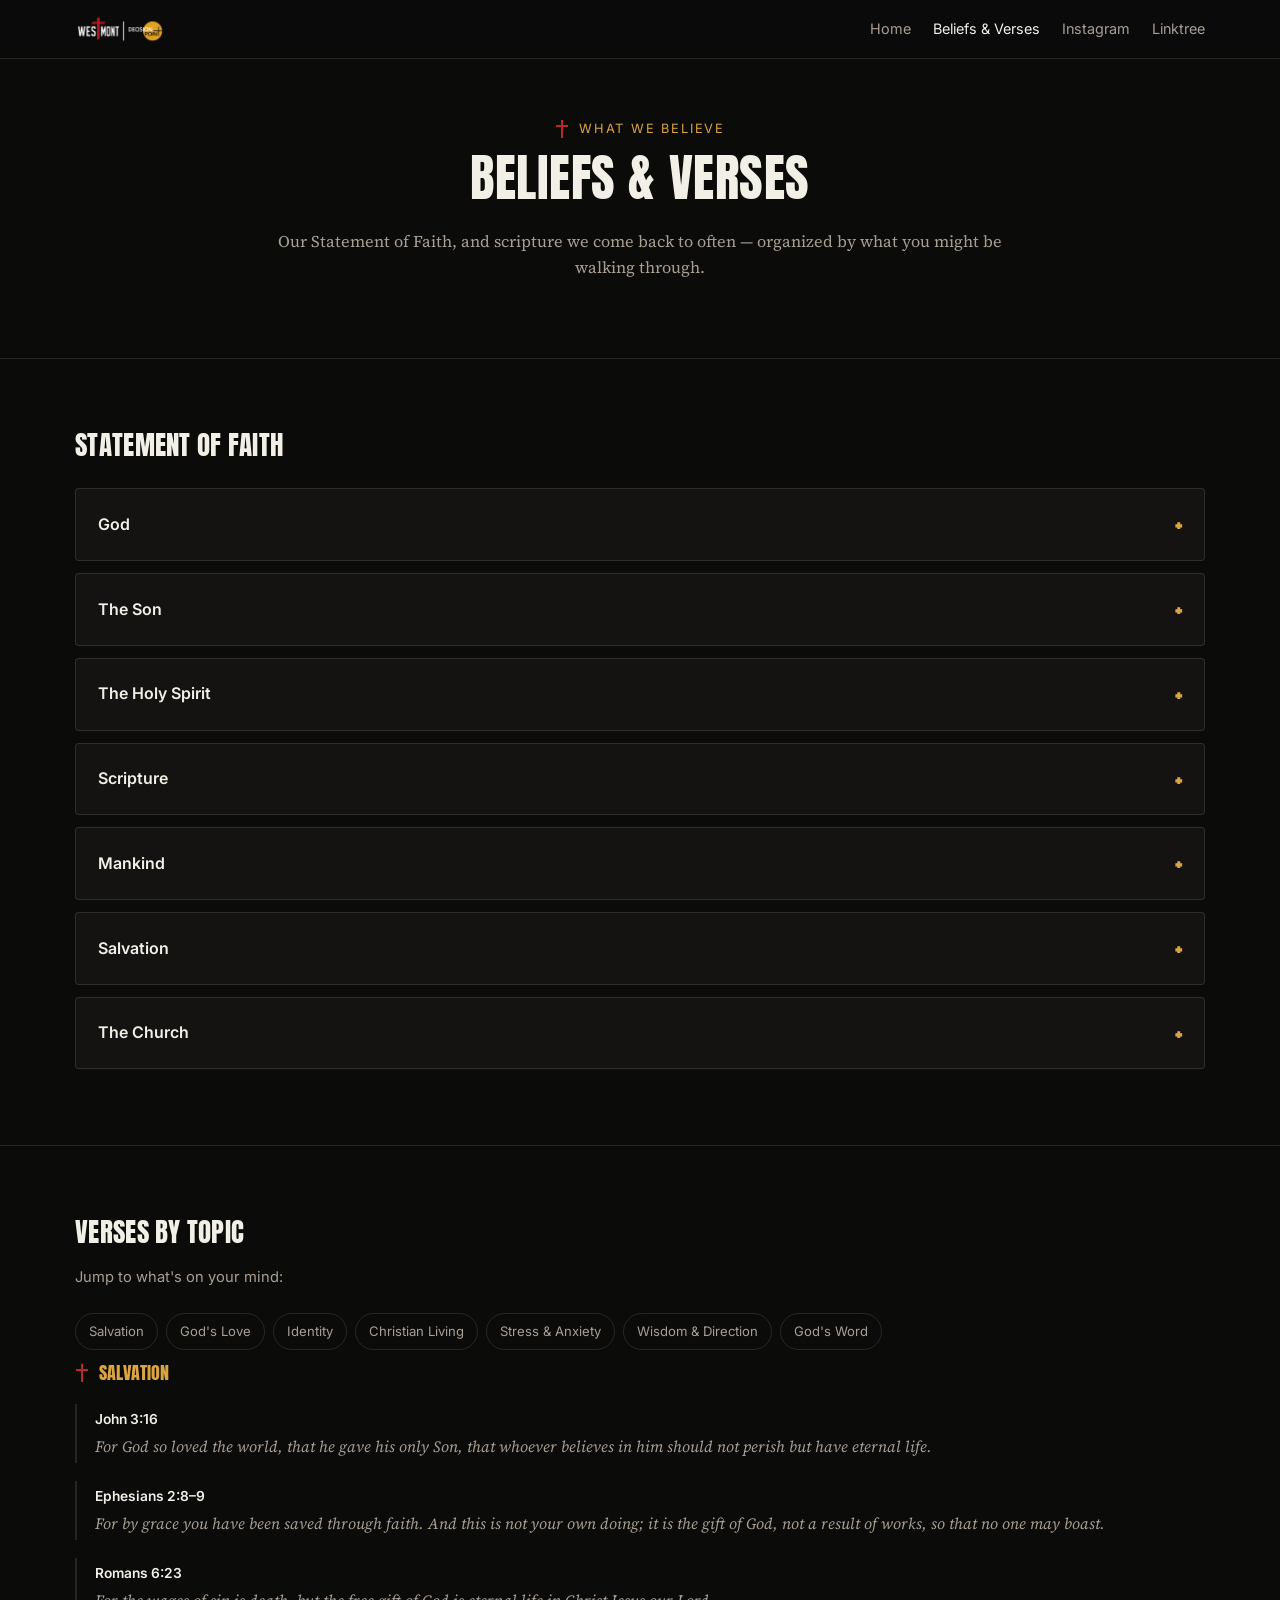
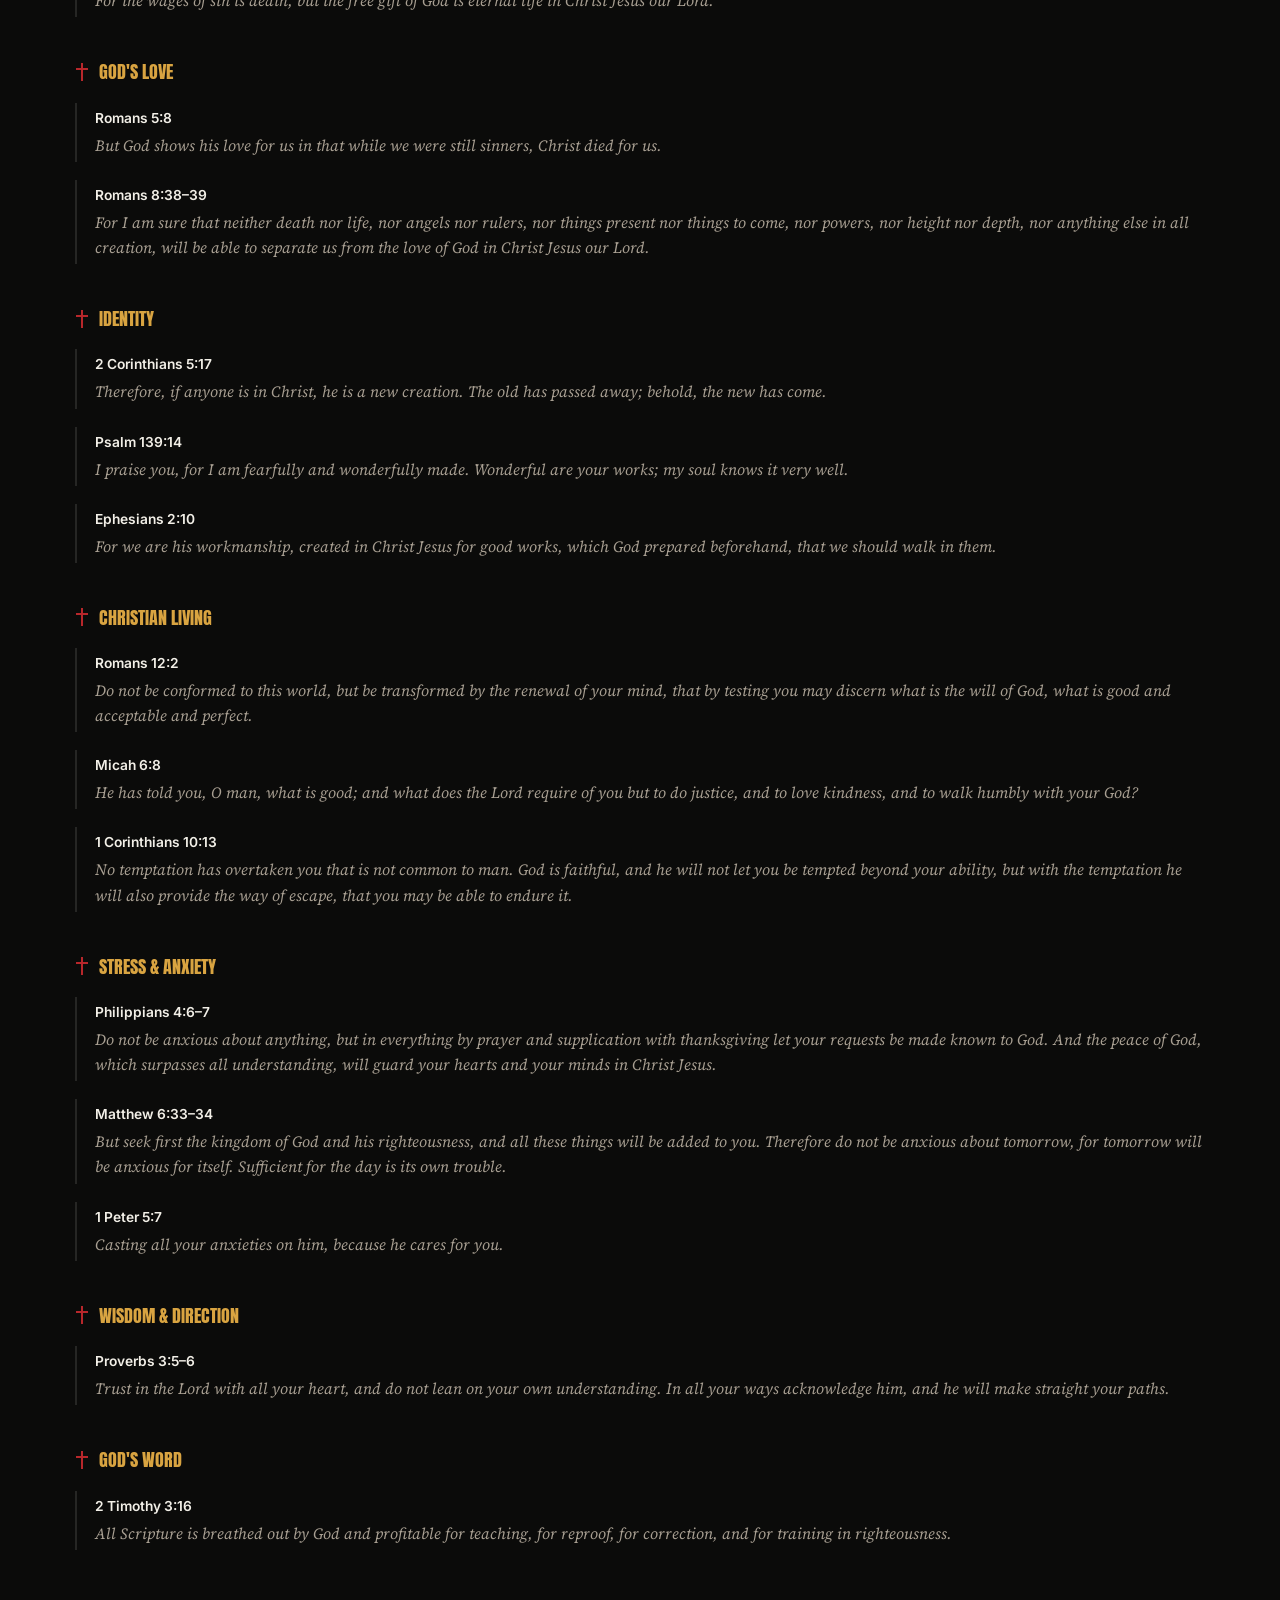
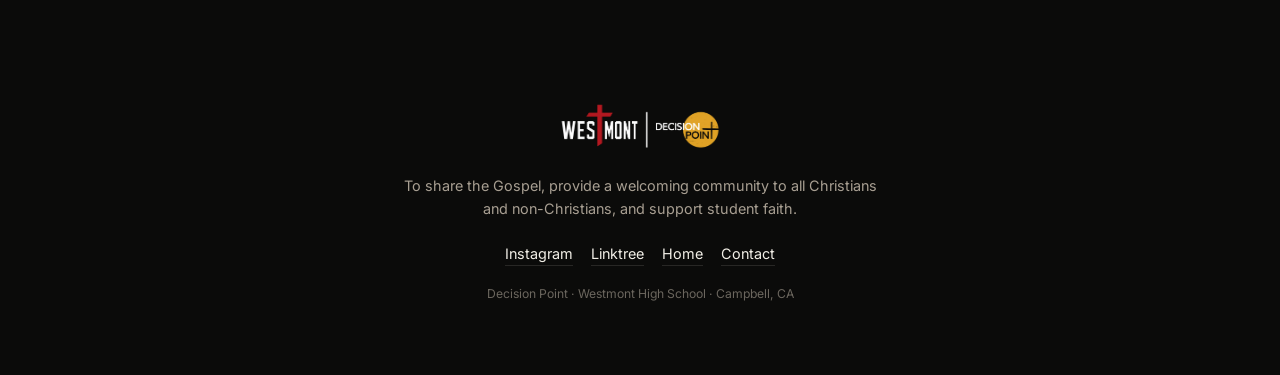
==== commit 180fcb39: "Update beliefs.html" ====
--- a/beliefs.html
+++ b/beliefs.html
@@ -204,7 +204,7 @@
 
 <footer>
   <div class="wrap">
-    <img src="assets/logo.png" alt="Decision Point" style="height:56px;margin:0 auto 20px;">
+    <img src="assets/logo-horizontal.png" alt="Decision Point" style="height:56px;margin:0 auto 20px;">
     <p class="mission">To share the Gospel, provide a welcoming community to all Christians and non-Christians, and support student faith.</p>
     <div class="social">
       <a href="https://instagram.com/PLACEHOLDER" target="_blank" rel="noopener">Instagram</a>
@@ -212,7 +212,7 @@
       <a href="index.html">Home</a>
       <a href="mailto:placeholder@email.com">Contact</a>
     </div>
-    <p class="fine">Decision Point &middot; Westmont High School &middot; San Jose, CA</p>
+    <p class="fine">Decision Point &middot; Westmont High School &middot; Campbell, CA</p>
   </div>
 </footer>
 
--- a/style.css
+++ b/style.css
@@ -31,29 +31,10 @@
 img{ max-width:100%; display:block; }
 
 .wrap{
-  max-width: 880px;
+  width: 92%;
+  max-width: 1600px;
   margin: 0 auto;
   padding: 0 24px;
-}
-
-/* --- Banner masthead --- */
-.masthead{
-  width: 100%;
-  background: #000;
-  border-bottom: 2px solid var(--red);
-  padding: 20px 0;
-  text-align: center;
-}
-.masthead img{
-  height: auto;
-  width: 100%;
-  max-width: 640px;
-  margin: 0 auto;
-  padding: 0 20px;
-}
-@media (max-width: 640px){
-  .masthead{ padding: 14px 0; }
-  .masthead img{ max-width: 92%; }
 }
 
 /* --- Nav --- */
@@ -66,7 +47,8 @@
   border-bottom: 1px solid var(--line);
 }
 .nav-inner{
-  max-width: 880px;
+  width: 92%;
+  max-width: 1600px;
   margin: 0 auto;
   padding: 14px 24px;
   display:flex;
@@ -83,9 +65,10 @@
   letter-spacing: 0.02em;
   color: var(--fg);
 }
-.nav-brand img{ height: 34px; width:auto; }
+.nav-brand img{ height: 30px; width:auto; }
 .nav-links{
   display:flex;
+  align-items: center;
   gap: 22px;
   list-style:none;
   margin:0; padding:0;
@@ -98,6 +81,61 @@
   transition: color 0.15s ease;
 }
 .nav-links a:hover, .nav-links a.active{ color: var(--fg); }
+
+/* --- Nav dropdown --- */
+.nav-dropdown{
+  position: relative;
+  display:flex;
+  align-items:center;
+}
+.nav-dropdown-btn{
+  appearance: none;
+  -webkit-appearance: none;
+  background:none;
+  border:none;
+  outline:none;
+  font-family: var(--ui);
+  font-size: 0.9rem;
+  font-weight: 400;
+  line-height: normal;
+  color: var(--muted);
+  cursor:pointer;
+  padding:0;
+  margin:0;
+  display:flex;
+  align-items:center;
+  gap:5px;
+  transition: color 0.15s ease;
+}
+.nav-dropdown-btn:hover, .nav-dropdown.open .nav-dropdown-btn{ color: var(--fg); }
+.nav-dropdown-btn .caret{
+  font-size: 0.7em;
+  transition: transform 0.15s ease;
+}
+.nav-dropdown.open .nav-dropdown-btn .caret{ transform: rotate(180deg); }
+.dropdown-menu{
+  position:absolute;
+  top: calc(100% + 14px);
+  left: 50%;
+  transform: translateX(-50%);
+  background: var(--bg-panel);
+  border: 1px solid var(--line);
+  border-radius: 4px;
+  min-width: 190px;
+  padding: 6px;
+  display:none;
+  flex-direction:column;
+  z-index: 60;
+}
+.nav-dropdown.open .dropdown-menu{ display:flex; }
+.dropdown-menu a{
+  padding: 10px 12px;
+  border-radius: 3px;
+  font-size: 0.88rem;
+  color: var(--fg) !important;
+  white-space: nowrap;
+}
+.dropdown-menu a:hover{ background: var(--bg-panel-2); color: var(--gold) !important; }
 
 /* --- Cross tick: signature element, echoes the crossbar in the logo --- */
 .tick{
@@ -146,15 +184,15 @@
 .hero h1{
   font-family: var(--display);
   font-weight: 400;
-  font-size: clamp(2.4rem, 7vw, 4.2rem);
+  font-size: clamp(3.2rem, 10vw, 7rem);
   letter-spacing: 0.01em;
-  line-height: 1.02;
-  margin: 0 0 20px;
+  line-height: 0.98;
+  margin: 0 0 24px;
   text-transform: uppercase;
 }
 .hero h1 .accent{ color: var(--red); }
 .hero .verse{
-  max-width: 560px;
+  max-width: 760px;
   margin: 0 auto 8px;
   font-style: italic;
   color: var(--fg);
@@ -169,7 +207,7 @@
   margin-bottom: 34px;
 }
 .hero .mission{
-  max-width: 560px;
+  max-width: 760px;
   margin: 0 auto 34px;
   color: var(--muted);
   font-size: 1.02rem;
@@ -282,6 +320,111 @@
   color: var(--muted);
 }
 
+.playlist-card{
+  width: 100%;
+  border-radius: 12px;
+  overflow: hidden;
+  box-shadow: 0 0 0 1px var(--line);
+}
+
+/* --- About section --- */
+.subnav{
+  margin-bottom: 36px;
+}
+
+.about-grid{
+  display:grid;
+  grid-template-columns: repeat(3, 1fr);
+  gap: 22px;
+  margin-top: 8px;
+}
+.about-card{
+  display:block;
+  background: var(--bg-panel);
+  border: 1px solid var(--line);
+  border-radius: 4px;
+  padding: 26px 22px;
+  text-decoration:none;
+  transition: border-color 0.15s ease, transform 0.15s ease;
+}
+.about-card:hover{ border-color: var(--gold); transform: translateY(-2px); }
+.about-card h3{
+  font-family: var(--display);
+  text-transform: uppercase;
+  font-weight:400;
+  font-size: 1.2rem;
+  color: var(--fg);
+  margin: 0 0 10px;
+}
+.about-card p{
+  font-family: var(--ui);
+  font-size: 0.92rem;
+  color: var(--muted);
+  margin: 0 0 14px;
+  line-height: 1.55;
+}
+.about-card .go{
+  font-family: var(--ui);
+  font-size: 0.82rem;
+  color: var(--gold);
+  font-weight:600;
+}
+
+.board-grid{
+  display:grid;
+  grid-template-columns: repeat(3, 1fr);
+  gap: 24px;
+  margin-top: 8px;
+}
+.board-card{
+  background: var(--bg-panel);
+  border: 1px solid var(--line);
+  border-radius: 4px;
+  padding: 24px 20px;
+  text-align:center;
+}
+.board-avatar{
+  width: 84px;
+  height: 84px;
+  border-radius: 50%;
+  background: var(--bg-panel-2);
+  border: 2px solid var(--red);
+  margin: 0 auto 16px;
+  display:flex;
+  align-items:center;
+  justify-content:center;
+  font-family: var(--display);
+  font-size: 1.6rem;
+  color: var(--gold);
+}
+.board-card h3{
+  font-family: var(--ui);
+  font-weight:600;
+  font-size: 1.02rem;
+  margin: 0 0 4px;
+  color: var(--fg);
+}
+.board-card .role{
+  font-family: var(--ui);
+  font-size: 0.82rem;
+  text-transform: uppercase;
+  letter-spacing: 0.06em;
+  color: var(--gold);
+  margin-bottom: 10px;
+}
+.board-card p{
+  font-family: var(--ui);
+  font-size: 0.88rem;
+  color: var(--muted);
+  margin:0;
+  line-height:1.5;
+}
+
+@media (max-width: 640px){
+  .about-grid{ grid-template-columns: 1fr; }
+  .board-grid{ grid-template-columns: 1fr; }
+}
+
 /* --- Footer --- */
 footer{
   padding: 44px 0 60px;
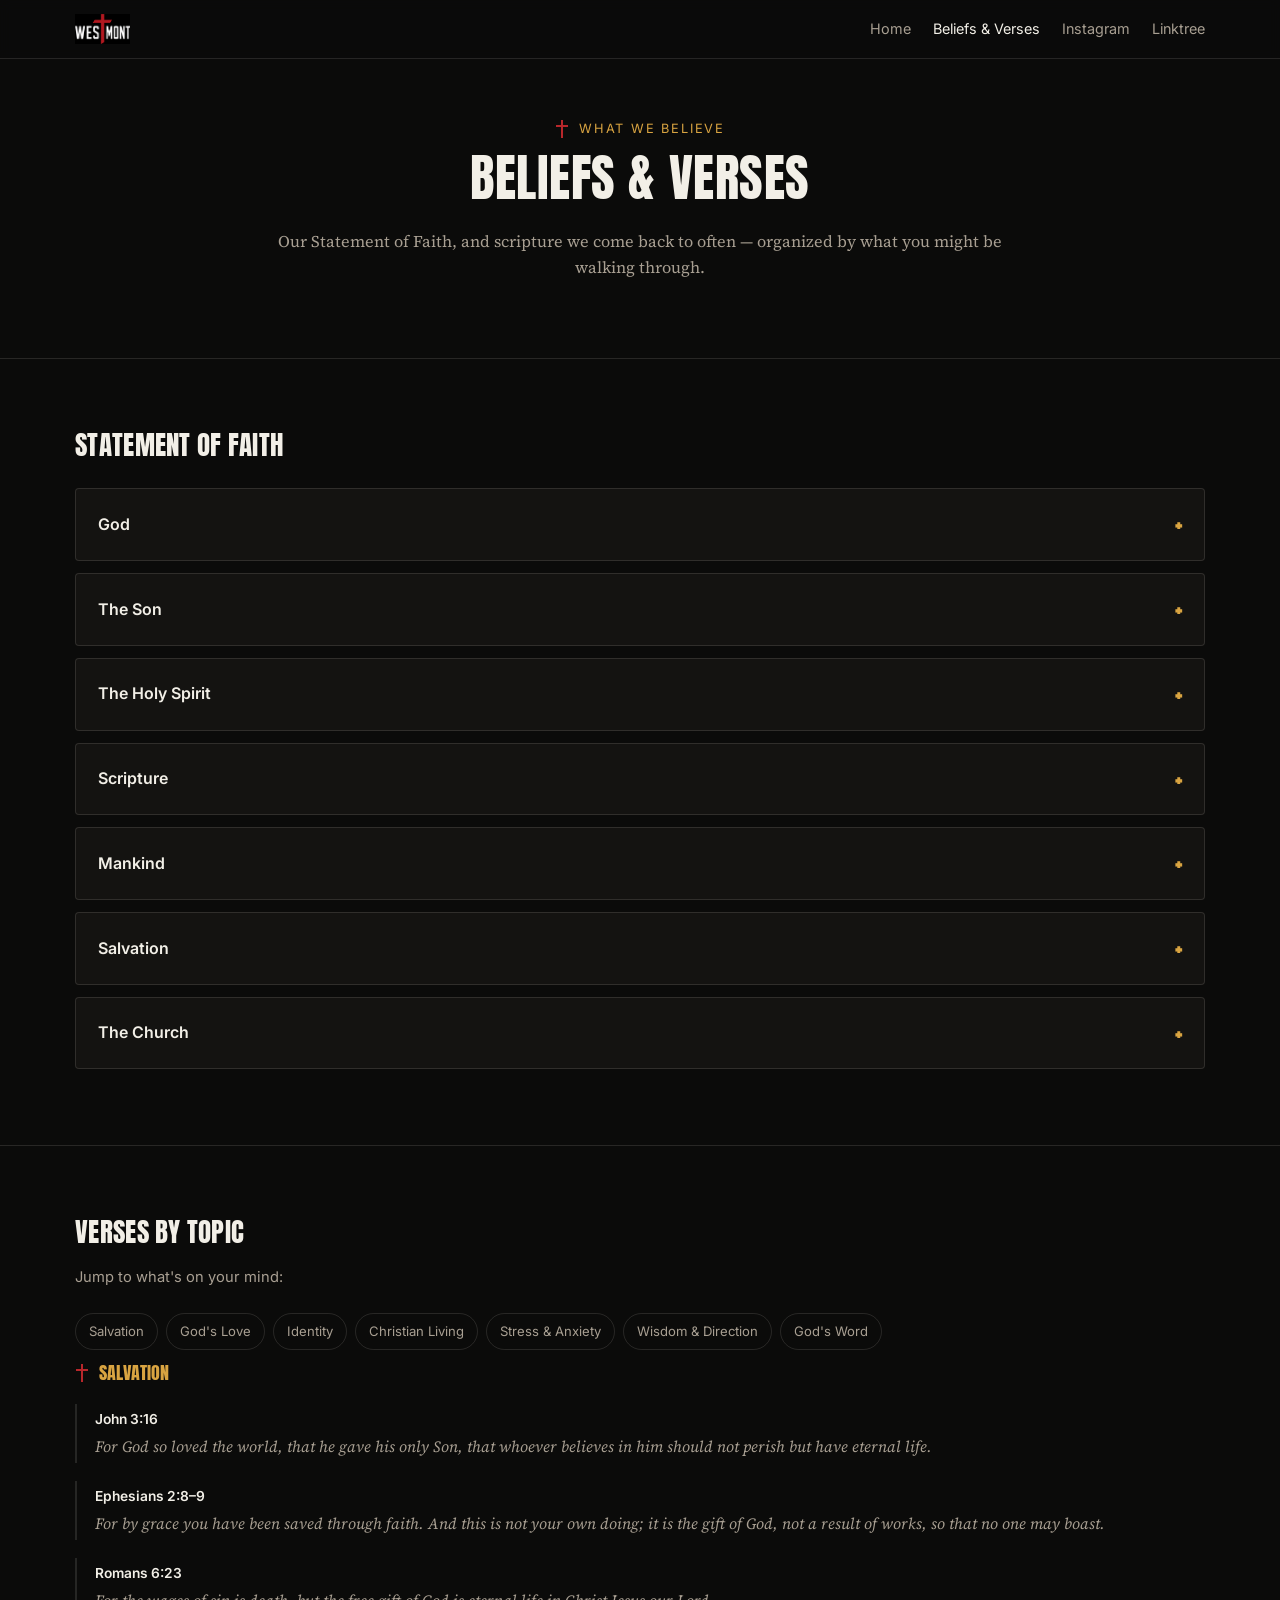
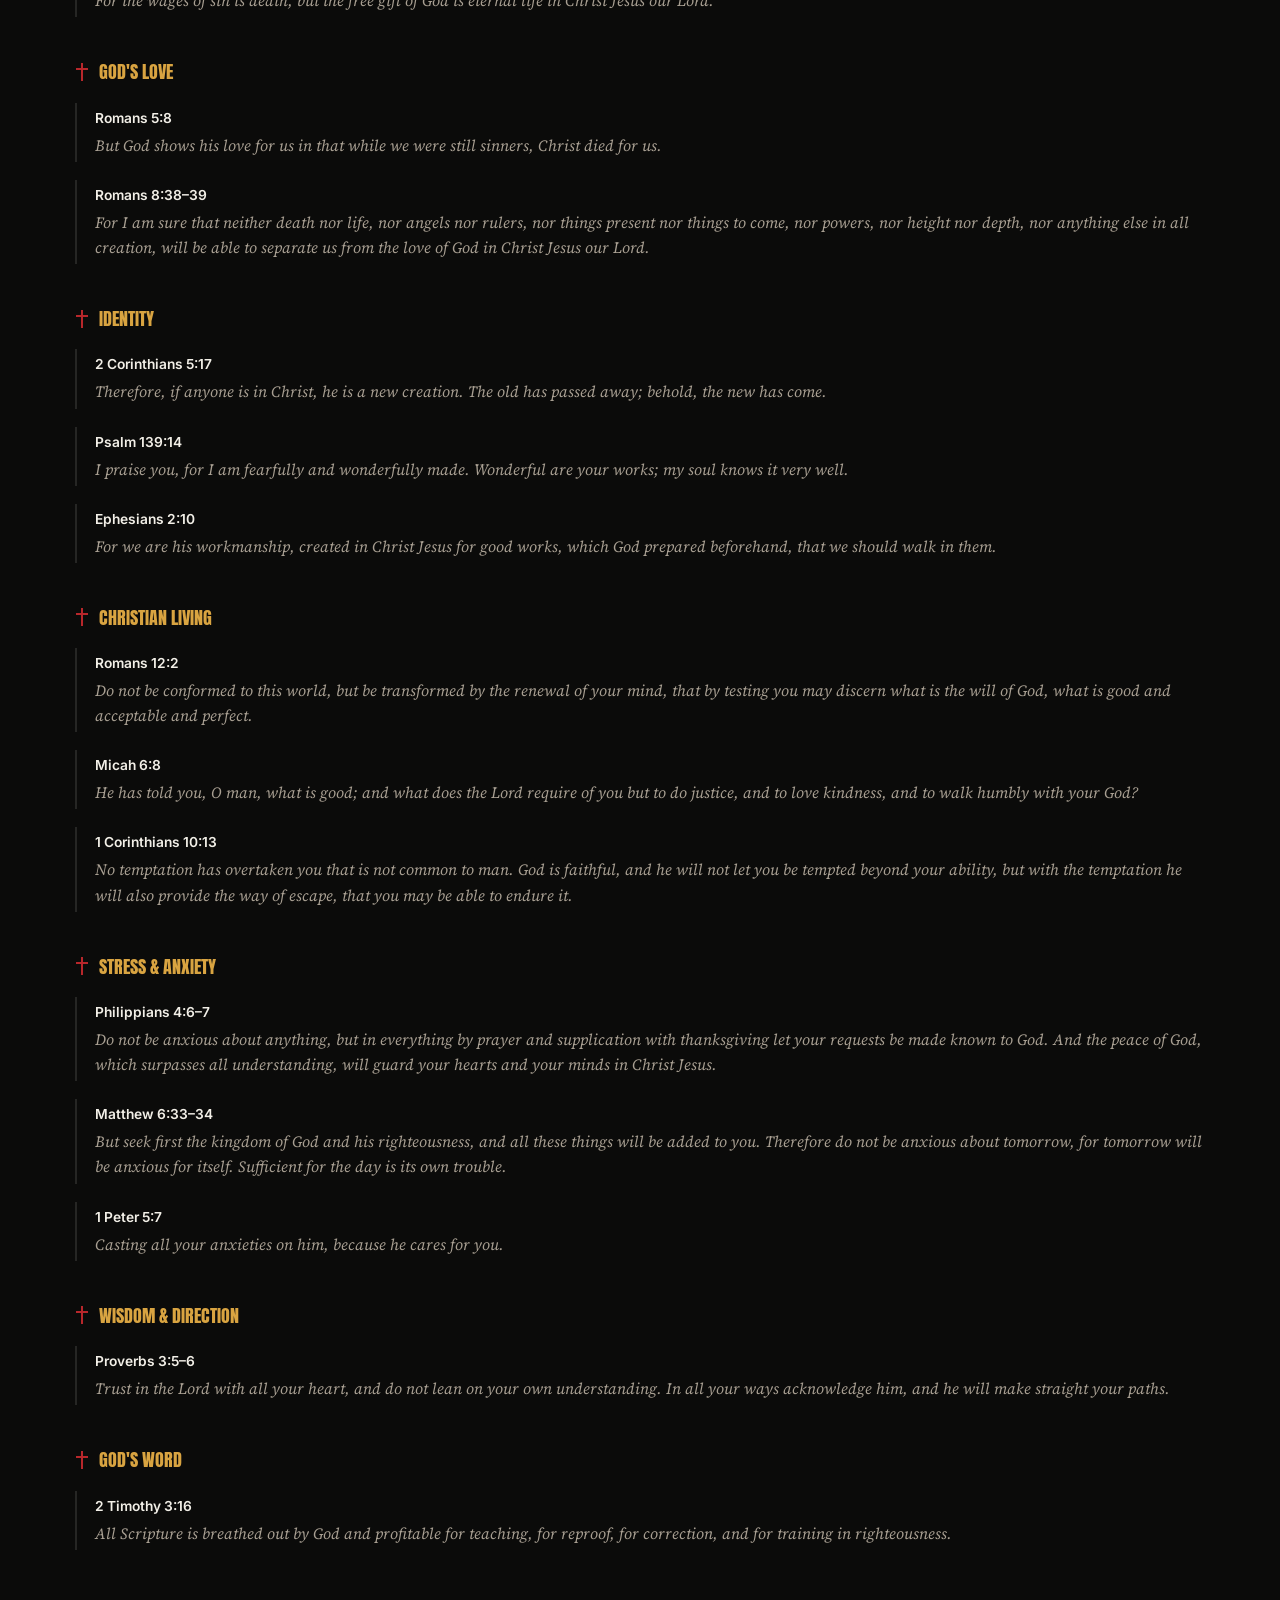
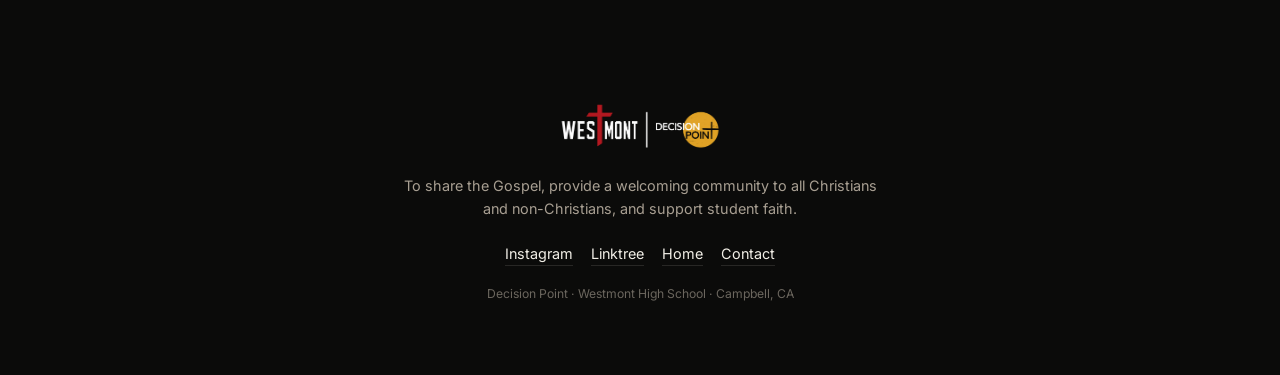
==== commit 78ee4a52: "Update beliefs.html" ====
--- a/beliefs.html
+++ b/beliefs.html
@@ -13,7 +13,7 @@
 <nav class="nav">
   <div class="nav-inner">
     <a class="nav-brand" href="index.html">
-      <img src="assets/logo-horizontal.png" alt="Decision Point">
+      <img src="assets/logowhs.png" alt="Decision Point">
     </a>
     <ul class="nav-links">
       <li><a href="index.html">Home</a></li>
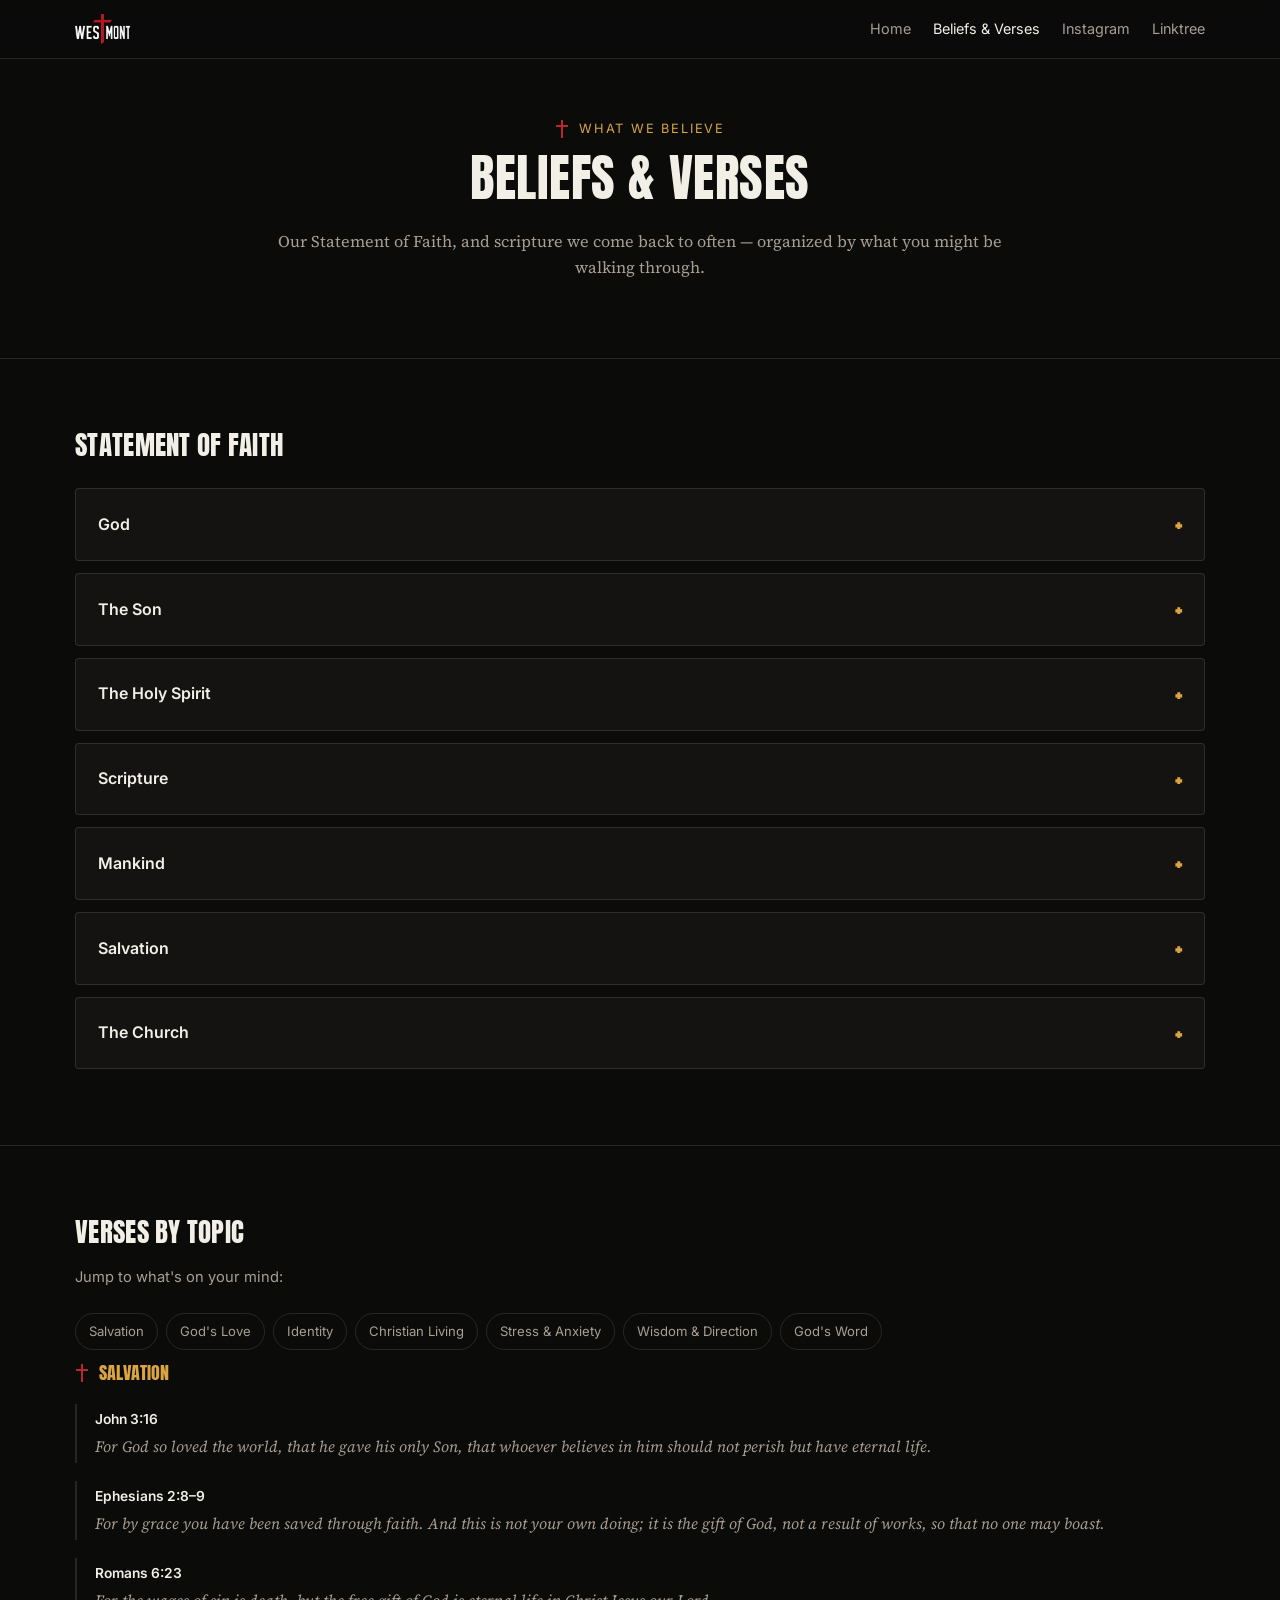
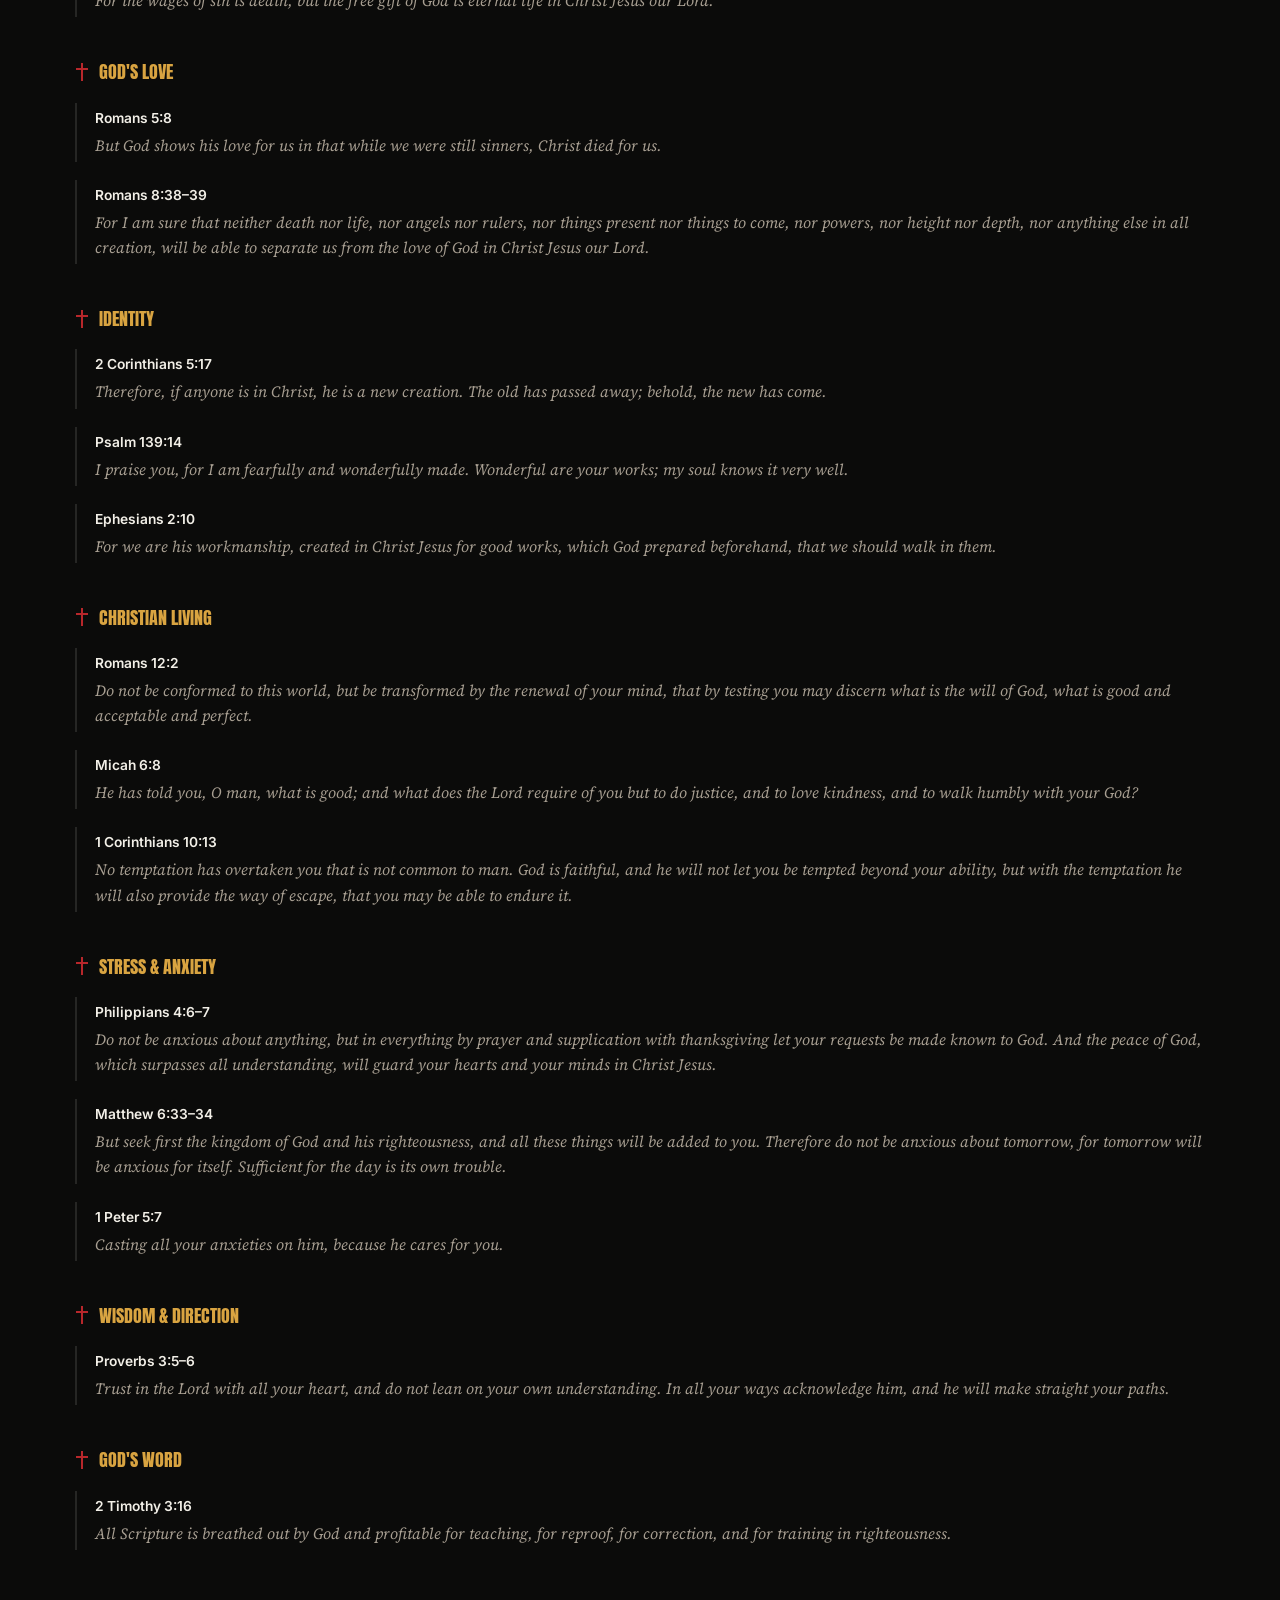
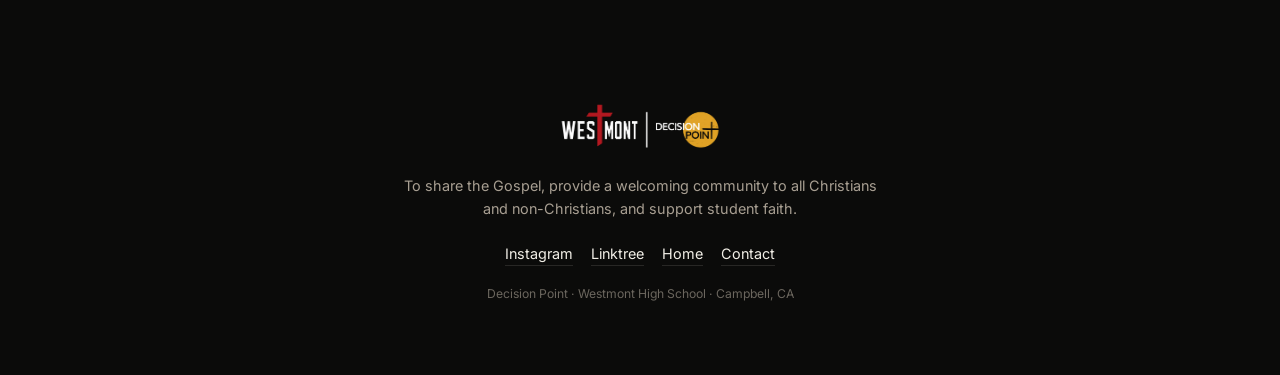
==== commit 969bb511: "Update beliefs.html" ====
--- a/beliefs.html
+++ b/beliefs.html
@@ -5,7 +5,7 @@
 <meta name="viewport" content="width=device-width, initial-scale=1.0">
 <title>Beliefs &amp; Verses | Decision Point</title>
 <meta name="description" content="Decision Point's Statement of Faith and scripture organized by topic — Salvation, God's Love, Identity, and more.">
-<link rel="icon" href="assets/logo.png">
+<link rel="icon" href="assets/logowhs.png">
 <link rel="stylesheet" href="style.css">
 </head>
 <body>
--- a/style.css
+++ b/style.css
@@ -81,6 +81,76 @@
   transition: color 0.15s ease;
 }
 .nav-links a:hover, .nav-links a.active{ color: var(--fg); }
+
+/* --- Mobile nav toggle --- */
+.nav-toggle{
+  display:none;
+  flex-direction:column;
+  justify-content:center;
+  gap: 5px;
+  width: 32px;
+  height: 32px;
+  background:none;
+  border:none;
+  appearance:none;
+  -webkit-appearance:none;
+  cursor:pointer;
+  padding:0;
+}
+.nav-toggle span{
+  display:block;
+  height: 2px;
+  width: 100%;
+  background: var(--fg);
+  border-radius: 2px;
+  transition: transform 0.25s ease, opacity 0.25s ease;
+}
+.nav.open .nav-toggle span:nth-child(1){ transform: translateY(7px) rotate(45deg); }
+.nav.open .nav-toggle span:nth-child(2){ opacity: 0; }
+.nav.open .nav-toggle span:nth-child(3){ transform: translateY(-7px) rotate(-45deg); }
+
+@media (max-width: 768px){
+  .nav-toggle{ display:flex; }
+  .nav-links{
+    position: fixed;
+    top: 61px;
+    left:0;
+    right:0;
+    flex-direction: column;
+    align-items: flex-start;
+    gap: 0;
+    background: var(--bg-panel);
+    border-bottom: 1px solid var(--line);
+    max-height: 0;
+    overflow: hidden;
+    transition: max-height 0.3s ease;
+  }
+  .nav.open .nav-links{ max-height: 400px; }
+  .nav-links li{ width: 100%; }
+  .nav-links > li > a, .nav-dropdown-btn{
+    display:block;
+    width: 100%;
+    padding: 14px 24px;
+    font-size: 0.95rem;
+  }
+  .nav-dropdown{ width: 100%; flex-direction: column; align-items: stretch; }
+  .dropdown-menu{
+    position: static;
+    transform: none;
+    display: none;
+    min-width: auto;
+    width: 100%;
+    background: var(--bg-panel-2);
+    border: none;
+    border-radius: 0;
+    padding: 0;
+  }
+  .nav-dropdown.open .dropdown-menu{ display:flex; }
+  .dropdown-menu a{
+    padding: 12px 24px 12px 40px;
+    border-radius: 0;
+  }
+}
 
 /* --- Nav dropdown --- */
 .nav-dropdown{
@@ -176,9 +246,35 @@
   text-align:center;
   border-bottom: 1px solid var(--line);
 }
+.hero-grid{
+  display:grid;
+  grid-template-areas: "content" "carousel";
+  gap: 44px;
+  align-items:center;
+}
+.hero-content-col{ grid-area: content; }
+.hero-carousel-col{ grid-area: carousel; }
+@media (min-width: 900px){
+  .hero-grid{
+    grid-template-columns: 1fr 1fr;
+    grid-template-areas: "carousel content";
+    gap: 56px;
+    align-items: center;
+  }
+  .hero-content-col{ text-align:left; }
+  .hero-content-col img.logo{ margin: 0 0 28px; }
+  .hero-content-col h1{ font-size: clamp(2.2rem, 4.2vw, 3.6rem); }
+  .hero-content-col .verse{ font-size: 1rem; }
+  .hero-content-col .mission{ font-size: 0.98rem; }
+  .hero-content-col .verse,
+  .hero-content-col .mission{ max-width: none; margin-left: 0; margin-right: 0; }
+  .hero-content-col .cta-row{ justify-content: center; }
+}
 .hero img.logo{
-  height: 150px;
-  width:auto;
+  height: auto;
+  max-height: 150px;
+  width: auto;
+  max-width: 100%;
   margin: 0 auto 28px;
 }
 .hero h1{
@@ -382,6 +478,22 @@
   border-radius: 4px;
   padding: 24px 20px;
   text-align:center;
+  opacity: 0;
+  transform: translateY(24px);
+  transition: opacity 0.55s cubic-bezier(0.16,0.84,0.44,1), transform 0.55s cubic-bezier(0.16,0.84,0.44,1);
+}
+.board-card.show{
+  opacity: 1;
+  transform: none;
+}
+.board-grid .board-card:nth-child(1){ transition-delay: 0s; }
+.board-grid .board-card:nth-child(2){ transition-delay: 0.08s; }
+.board-grid .board-card:nth-child(3){ transition-delay: 0.16s; }
+.board-grid .board-card:nth-child(4){ transition-delay: 0.24s; }
+.board-grid .board-card:nth-child(5){ transition-delay: 0.32s; }
+.board-grid .board-card:nth-child(6){ transition-delay: 0.4s; }
+@media (prefers-reduced-motion: reduce){
+  .board-card{ opacity:1; transform:none; transition:none; }
 }
 .board-avatar{
   width: 84px;
@@ -396,6 +508,12 @@
   font-family: var(--display);
   font-size: 1.6rem;
   color: var(--gold);
+  overflow: hidden;
+}
+.board-avatar img{
+  width: 100%;
+  height: 100%;
+  object-fit: cover;
 }
 .board-card h3{
   font-family: var(--ui);
@@ -423,6 +541,14 @@
 @media (max-width: 640px){
   .about-grid{ grid-template-columns: 1fr; }
   .board-grid{ grid-template-columns: 1fr; }
+  section.block{ padding: 44px 0; }
+  .block h2{ font-size: 1.4rem; }
+  .expect-card, .board-card, .about-card{ padding: 20px 18px; }
+  .meet-card{ padding: 20px 22px; }
+  .faith-summary{ padding: 14px 18px; font-size: 0.95rem; }
+  .faith-panel .body{ padding: 0 18px 16px; font-size: 0.92rem; }
+  .verse-item p{ font-size: 0.92rem; }
+  .topic-nav a{ font-size: 0.78rem; padding: 6px 11px; }
 }
 
 /* --- Footer --- */
@@ -549,3 +675,266 @@
   .nav-links{ gap: 14px; font-size: 0.82rem; }
   .hero{ padding: 64px 0 48px; }
 }
+
+/* --- Event list (Calendar page) --- */
+.event-list{
+  display:flex;
+  flex-direction:column;
+  gap: 18px;
+}
+.event-card{
+  display:flex;
+  gap: 22px;
+  background: var(--bg-panel);
+  border: 1px solid var(--line);
+  border-left: 3px solid var(--red);
+  border-radius: 4px;
+  padding: 22px;
+}
+.event-date-box{
+  flex-shrink:0;
+  width: 76px;
+  text-align:center;
+}
+.event-date{
+  font-family: var(--display);
+  font-size: 1.3rem;
+  color: var(--gold);
+  line-height: 1.1;
+}
+.event-day{
+  font-family: var(--ui);
+  font-size: 0.7rem;
+  letter-spacing: 0.08em;
+  color: var(--muted);
+  text-transform: uppercase;
+  margin-top: 2px;
+}
+.event-info h3{
+  font-family: var(--ui);
+  font-weight:600;
+  font-size: 1.08rem;
+  color: var(--fg);
+  margin: 0 0 8px;
+}
+.event-info p{
+  font-family: var(--ui);
+  font-size: 0.92rem;
+  color: var(--muted);
+  margin: 0 0 10px;
+  line-height: 1.55;
+}
+.event-meta{
+  font-family: var(--ui);
+  font-size: 0.8rem;
+  color: var(--gold);
+}
+@media (max-width: 560px){
+  .event-card{ flex-direction:column; gap: 10px; }
+  .event-date-box{ width:auto; text-align:left; display:flex; align-items:baseline; gap:8px; }
+}
+
+/* --- Scroll reveal --- */
+.reveal{
+  opacity: 0;
+  transition: opacity 0.7s cubic-bezier(0.16,0.84,0.44,1), transform 0.7s cubic-bezier(0.16,0.84,0.44,1);
+}
+.reveal-left{ transform: translateX(-60px); }
+.reveal-right{ transform: translateX(60px); }
+.reveal.visible{
+  opacity: 1;
+  transform: none;
+}
+@media (max-width: 640px){
+  .reveal-left{ transform: translateX(-28px); }
+  .reveal-right{ transform: translateX(28px); }
+}
+@media (prefers-reduced-motion: reduce){
+  .reveal{ opacity:1; transform:none; transition:none; }
+}
+
+/* --- Hero entrance animation --- */
+@keyframes heroIn{
+  from{ opacity:0; transform: translateY(18px); }
+  to{ opacity:1; transform:none; }
+}
+.hero-anim{
+  opacity:0;
+  animation: heroIn 0.7s cubic-bezier(0.16,0.84,0.44,1) forwards;
+}
+.hero-anim.d1{ animation-delay: 0.05s; }
+.hero-anim.d2{ animation-delay: 0.15s; }
+.hero-anim.d3{ animation-delay: 0.25s; }
+.hero-anim.d4{ animation-delay: 0.35s; }
+.hero-anim.d5{ animation-delay: 0.45s; }
+@media (prefers-reduced-motion: reduce){
+  .hero-anim{ opacity:1; animation:none; }
+}
+
+/* --- Hover micro-interactions --- */
+.btn-primary:hover{
+  background: #cf2f34;
+  box-shadow: 0 4px 18px rgba(184,39,43,0.4);
+}
+.btn-ghost:hover{
+  border-color: var(--gold);
+  color: var(--gold);
+  box-shadow: 0 4px 18px rgba(217,164,65,0.18);
+}
+.expect-card{ transition: border-color 0.2s ease, transform 0.2s ease, box-shadow 0.2s ease; }
+.expect-card:hover{
+  border-color: var(--gold);
+  transform: translateY(-4px);
+  box-shadow: 0 10px 24px rgba(0,0,0,0.35);
+}
+.board-card{ transition: opacity 0.55s cubic-bezier(0.16,0.84,0.44,1), transform 0.55s cubic-bezier(0.16,0.84,0.44,1), border-color 0.2s ease, box-shadow 0.2s ease; }
+.board-card:hover{
+  border-color: var(--red);
+  box-shadow: 0 10px 24px rgba(0,0,0,0.35);
+}
+.board-avatar{ transition: transform 0.25s ease; }
+.board-card:hover .board-avatar{ transform: scale(1.06); }
+
+/* --- Accordion (What We Believe) --- */
+.faith{
+  background: var(--bg-panel);
+  border: 1px solid var(--line);
+  border-radius: 4px;
+  margin-bottom: 12px;
+  overflow: hidden;
+}
+.faith-summary{
+  width: 100%;
+  background:none;
+  border:none;
+  appearance:none;
+  -webkit-appearance:none;
+  outline:none;
+  cursor:pointer;
+  text-align:left;
+  font-family: var(--ui);
+  font-weight:600;
+  font-size: 1rem;
+  color: var(--fg);
+  padding: 16px 22px;
+  display:flex;
+  align-items:center;
+  justify-content: space-between;
+}
+.faith-summary .plus{
+  color: var(--gold);
+  font-family: var(--display);
+  font-size: 1.2rem;
+  transition: transform 0.3s ease;
+  flex-shrink:0;
+  margin-left: 12px;
+}
+.faith.open .faith-summary .plus{ transform: rotate(45deg); }
+.faith-panel{
+  display:grid;
+  grid-template-rows: 0fr;
+  transition: grid-template-rows 0.35s cubic-bezier(0.16,0.84,0.44,1);
+}
+.faith.open .faith-panel{ grid-template-rows: 1fr; }
+.faith-panel-inner{
+  overflow:hidden;
+  min-height:0;
+}
+.faith-panel .body{
+  padding: 0 22px 18px;
+  color: var(--muted);
+  font-size: 0.98rem;
+}
+.faith-panel .refs{
+  margin-top: 10px;
+  font-family: var(--ui);
+  font-size: 0.78rem;
+  color: var(--gold);
+  opacity: 0.85;
+}
+
+/* --- Scroll progress bar --- */
+.scroll-progress{
+  position: fixed;
+  top:0; left:0;
+  width: 100%;
+  height: 3px;
+  z-index: 100;
+  background: transparent;
+}
+.scroll-progress-bar{
+  height: 100%;
+  width: 0%;
+  background: linear-gradient(90deg, var(--red), var(--gold));
+  transition: width 0.1s linear;
+}
+
+/* --- Event carousel --- */
+.carousel{
+  position: relative;
+  width: 100%;
+  margin: 0 auto;
+  border-radius: 8px;
+  overflow: hidden;
+  box-shadow: 0 0 0 1px var(--line);
+  background: var(--bg-panel);
+}
+.carousel-track{
+  display:flex;
+  transition: transform 0.45s cubic-bezier(0.16,0.84,0.44,1);
+}
+.carousel-slide{
+  width: 100%;
+  flex: none;
+}
+.carousel-slide img{
+  width: 100%;
+  aspect-ratio: 4 / 5;
+  object-fit: cover;
+  object-position: top;
+  display:block;
+}
+.carousel-btn{
+  position:absolute;
+  top:50%;
+  transform: translateY(-50%);
+  background: rgba(0,0,0,0.55);
+  color:#fff;
+  border:none;
+  width: 36px;
+  height: 36px;
+  border-radius: 50%;
+  cursor:pointer;
+  font-size: 1.1rem;
+  font-family: var(--ui);
+  display:flex;
+  align-items:center;
+  justify-content:center;
+  transition: background 0.15s ease;
+  z-index: 5;
+}
+.carousel-btn:hover{ background: rgba(0,0,0,0.8); }
+.carousel-btn.prev{ left: 10px; }
+.carousel-btn.next{ right: 10px; }
+.carousel-dots{
+  display:flex;
+  justify-content:center;
+  gap: 8px;
+  margin-top: 14px;
+}
+.carousel-dot{
+  width: 8px;
+  height: 8px;
+  border-radius: 50%;
+  background: var(--line);
+  border:none;
+  cursor:pointer;
+  padding:0;
+  transition: background 0.15s ease;
+}
+.carousel-dot.active{ background: var(--gold); }
+
+.board-card-link {
+  text-decoration: none !important;
+}
+
